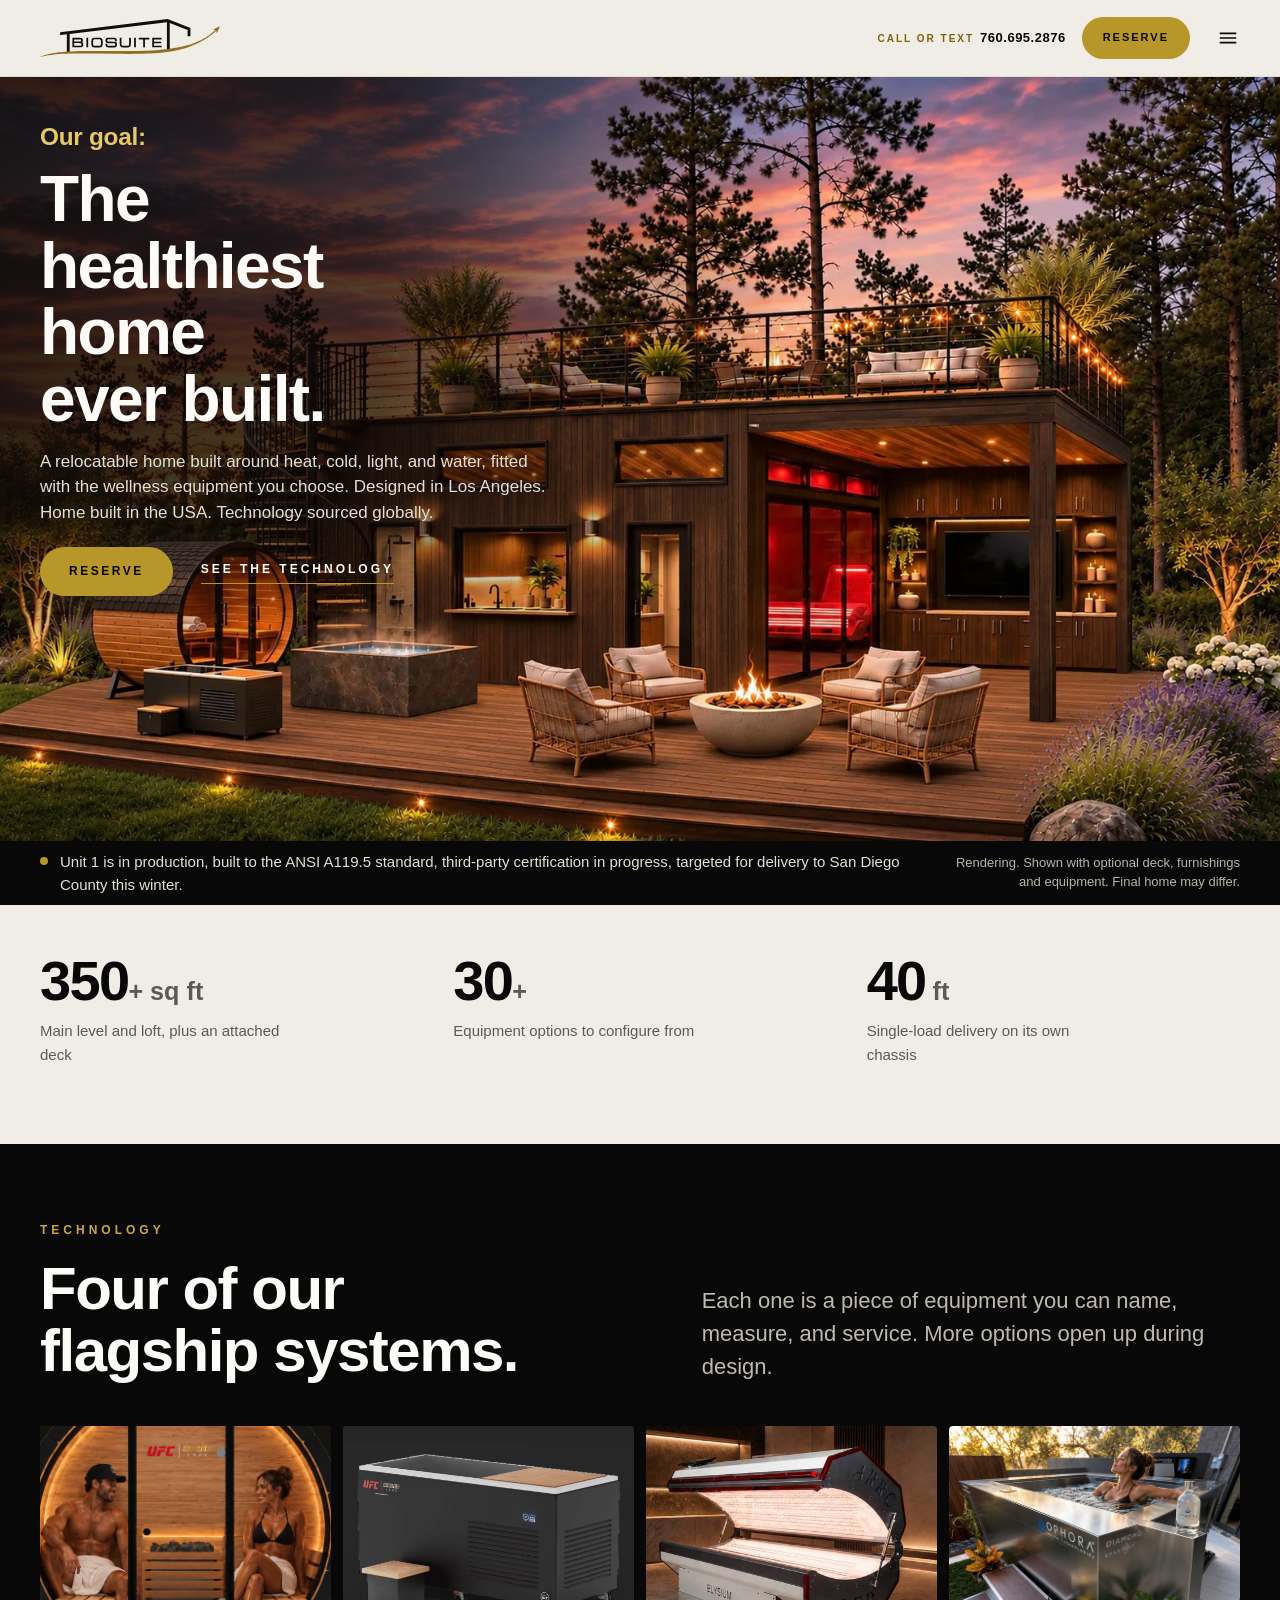
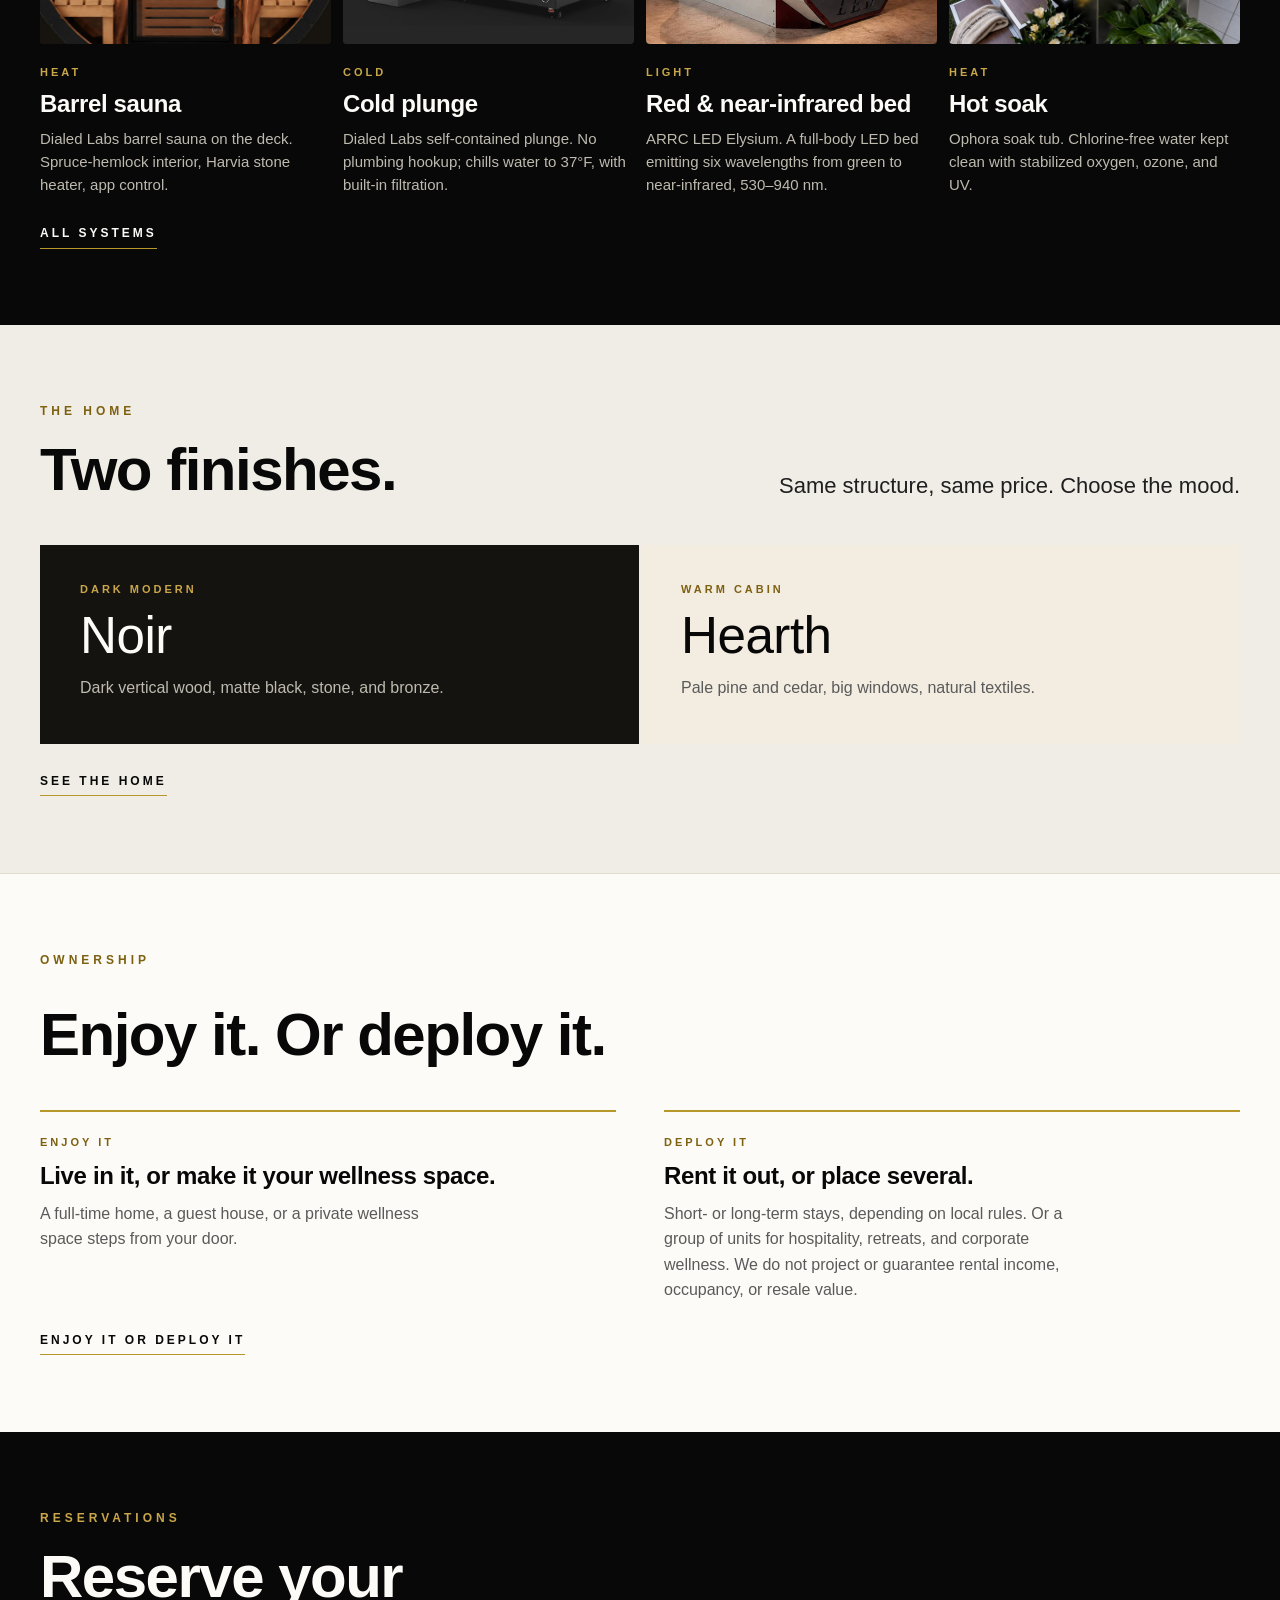
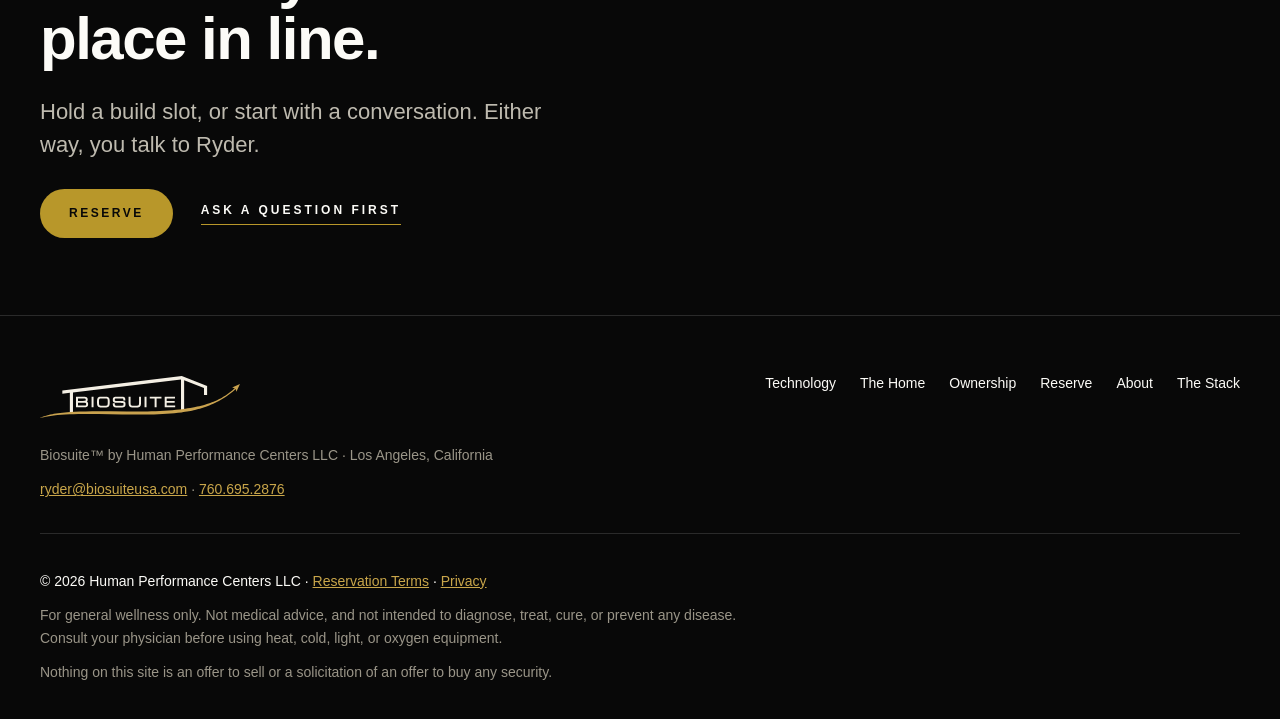
==== index.html @ f08b8ed6 "Softer reservation path: no price on buttons; inquiry form on /reserve - All site-wide CTAs read 'Re" ====
<!DOCTYPE html>
<html lang="en">
<head>
<meta charset="utf-8">
<meta name="viewport" content="width=device-width, initial-scale=1, viewport-fit=cover">
<script>
(function(){var m={"#technology":"/technology/","#architecture":"/home/","#structure":"/home/","#tiers":"/home/#configurations","#opportunity":"/ownership/","#reserve":"/reserve/","#faq":"/reserve/#faq","#inquiry":"/about/#contact"};var t=m[location.hash];if(t)location.replace(t);})();
</script>
<link rel="preload" as="image" type="image/webp" href="/img/hero-sunset-1670.webp" imagesrcset="/img/hero-sunset-900.webp 900w, /img/hero-sunset-1670.webp 1671w" imagesizes="100vw" fetchpriority="high">
<title>Biosuite — A wellness home on wheels</title>
<meta name="description" content="A relocatable 350+ sq ft home fitted with sauna, cold plunge, light, and water systems. Reservations open.">
<meta property="og:title" content="VIP View: The Healthiest Home Ever Built">
<meta property="og:description" content="A relocatable 350+ sq ft home fitted with sauna, cold plunge, light, and water systems. Reservations open.">
<meta property="og:type" content="website">
<meta property="og:url" content="https://biosuiteusa.com/">
<meta property="og:site_name" content="Biosuite">
<meta property="og:image" content="https://biosuiteusa.com/img/og-vip.jpg">
<meta property="og:image:width" content="1200">
<meta property="og:image:height" content="630">
<meta property="og:image:alt" content="Rendering of a Biosuite home at sunset with a barrel sauna, cold plunge, soak tub, and fire pit on the deck">
<meta name="twitter:card" content="summary_large_image">
<meta name="twitter:title" content="VIP View: The Healthiest Home Ever Built">
<meta name="twitter:description" content="A relocatable 350+ sq ft home fitted with sauna, cold plunge, light, and water systems. Reservations open.">
<meta name="twitter:image" content="https://biosuiteusa.com/img/og-vip.jpg">

<link rel="canonical" href="https://biosuiteusa.com/">
<link rel="icon" href="/favicon.ico" sizes="48x48">
<link rel="icon" type="image/svg+xml" href="/img/brand/biosuite-tile-gold-on-black.svg">
<link rel="apple-touch-icon" href="/apple-touch-icon.png">
<meta name="theme-color" content="#100E0C">
<link rel="stylesheet" href="/assets/site.css">
<script src="/assets/site.js" defer></script>
<noscript><style>.ph > img { opacity:1 }</style></noscript>
</head>
<body>
<a class="skip" href="#main">Skip to content</a>
<header class="site-header">
  <div class="wrap hdr">
    <a class="brand" href="/" aria-label="Biosuite home"><picture><source media="(max-width:359px)" srcset="/img/brand/biosuite-mark-two-tone-for-light.svg" width="96" height="20"><img src="/img/brand/biosuite-logo-two-tone-for-light.svg" width="180" height="38" alt=""></picture></a>
    <nav class="nav" aria-label="Main"><a href="/technology/">Technology</a><a href="/home/">The Home</a><a href="/ownership/">Ownership</a><a href="/about/">About</a></nav>
    <a class="phone" href="tel:+17606952876" aria-label="Call or text 760.695.2876"><span class="phone-label">Call or text</span>760.695.2876</a>
    <a class="btn btn-gold nav-reserve" href="/reserve/">Reserve</a>
    <button class="menu-btn" type="button" aria-expanded="false" aria-controls="menu" aria-label="Menu">
      <svg viewBox="0 0 24 24" fill="none" stroke="currentColor" stroke-width="1.8" aria-hidden="true"><path d="M3 7h18M3 12h18M3 17h18"/></svg>
    </button>
  </div>
  <nav id="menu" class="menu" aria-label="Mobile" hidden>
    <div class="wrap"><a href="/technology/">Technology</a><a href="/home/">The Home</a><a href="/ownership/">Ownership</a><a href="/about/">About</a><a class="btn btn-gold" href="/reserve/">Reserve</a></div>
  </nav>
</header>
<main id="main">
<section class="hero-full">
  <div class="hero-stage">
    <div class="hero-media">
      <img class="hero-bg" src="/img/hero-sunset-1670.webp" srcset="/img/hero-sunset-900.webp 900w, /img/hero-sunset-1670.webp 1671w" sizes="100vw" width="1671" height="941" fetchpriority="high" decoding="async" alt="Rendering of a dark-clad Biosuite home at sunset with a barrel sauna, cold plunge, soak tub, fire pit, and rooftop deck">
      <p class="hero-cap hero-cap-m">Rendering. Shown with optional deck, furnishings and equipment. Final home may differ.</p>
    </div>
    <div class="hero-shade" aria-hidden="true"></div>
    <div class="wrap hero-copy">
      <p class="goal">Our goal:</p>
      <h1>The healthiest home ever built.</h1>
      <p class="sub">A relocatable home built around heat, cold, light, and water, fitted with the wellness equipment you choose. Designed in Los Angeles. Home built in the USA. Technology sourced globally.</p>
      <div class="cta"><a class="btn btn-gold" href="/reserve/">Reserve</a><a class="link" href="/technology/">See the technology</a></div>
    </div>
  </div>
  <div class="hero-bar">
    <div class="wrap"><p class="status">Unit 1 is in production, built to the ANSI A119.5 standard, third-party certification in progress, targeted for delivery to San Diego County this winter.</p><p class="hero-cap hero-cap-d">Rendering. Shown with optional deck, furnishings and equipment. Final home may differ.</p></div>
  </div>
</section>

<section class="stats-band">
  <div class="wrap">
    <div class="stats">
      <div><div class="stat-v">350<small>+ sq ft</small></div><p class="stat-d">Main level and loft, plus an attached deck</p></div>
      <div><div class="stat-v">30<small>+</small></div><p class="stat-d">Equipment options to configure from</p></div>
      <div><div class="stat-v">40<small> ft</small></div><p class="stat-d">Single-load delivery on its own chassis</p></div>
    </div>
  </div>
</section>

<section class="dark">
  <div class="wrap">
    <div class="head split">
      <div><div class="eyebrow">Technology</div><h2>Four of our flagship systems.</h2></div>
      <p class="sub">Each one is a piece of equipment you can name, measure, and service. More options open up during design.</p>
    </div>
    <div class="cards four">
      <article class="card">
      <span class="ph" style="--lqip:url([data-uri]);--pos:center 30%"><img src="/flag-sauna.jpg" alt="Two people seated in a wood-lined barrel sauna" width="922" height="688" srcset="/img/flag-sauna-600.jpg 600w, /flag-sauna.jpg 922w" sizes="(min-width:1000px) 300px, (min-width:600px) 50vw, 100vw" loading="lazy" decoding="async" style="object-position:center 30%"></span>
      <div class="cat">Heat</div>
      <h3>Barrel sauna</h3>
      <p>Dialed Labs barrel sauna on the deck. Spruce-hemlock interior, Harvia stone heater, app control.</p>
    </article><article class="card">
      <span class="ph" style="--lqip:url([data-uri]);--pos:center"><img src="/img/flag-plunge-dark.jpg" alt="Black Dialed Labs cold plunge tub with a wooden lid and step" width="576" height="360" loading="lazy" decoding="async" style="object-position:center;object-fit:contain;background:#262626"></span>
      <div class="cat">Cold</div>
      <h3>Cold plunge</h3>
      <p>Dialed Labs self-contained plunge. No plumbing hookup; chills water to 37&deg;F, with built-in filtration.</p>
    </article><article class="card">
      <span class="ph" style="--lqip:url([data-uri]);--pos:center 55%"><img src="/flag-red-light.jpg" alt="ARRC LED Elysium full-body light bed, lid open" width="1000" height="618" srcset="/img/flag-red-light-600.jpg 600w, /flag-red-light.jpg 1000w" sizes="(min-width:1000px) 300px, (min-width:600px) 50vw, 100vw" loading="lazy" decoding="async" style="object-position:center 55%"></span>
      <div class="cat">Light</div>
      <h3>Red &amp; near-infrared bed</h3>
      <p>ARRC LED Elysium. A full-body LED bed emitting six wavelengths from green to near-infrared, 530&ndash;940&nbsp;nm.</p>
    </article><article class="card">
      <span class="ph" style="--lqip:url([data-uri]);--pos:center 12%"><img src="/flag-soak.jpg" alt="Stainless Ophora soak tub on a deck at sunset" width="1000" height="1000" srcset="/img/flag-soak-600.jpg 600w, /flag-soak.jpg 1000w" sizes="(min-width:1000px) 300px, (min-width:600px) 50vw, 100vw" loading="lazy" decoding="async" style="object-position:center 12%"></span>
      <div class="cat">Heat</div>
      <h3>Hot soak</h3>
      <p>Ophora soak tub. Chlorine-free water kept clean with stabilized oxygen, ozone, and UV.</p>
    </article>
    </div>
    <div class="cta"><a class="link" href="/technology/">All systems</a></div>
  </div>
</section>

<section>
  <div class="wrap">
    <div class="head split">
      <div><div class="eyebrow">The Home</div><h2>Two finishes.</h2></div>
      <p class="sub">Same structure, same price. Choose the mood.</p>
    </div>
    <div class="finishes">
      <div class="finish noir">
        <div class="finish-body"><div class="cat">Dark modern</div><div class="finish-name">Noir</div><p>Dark vertical wood, matte black, stone, and bronze.</p></div>
      </div>
      <div class="finish hearth">
        <div class="finish-body"><div class="cat">Warm cabin</div><div class="finish-name">Hearth</div><p>Pale pine and cedar, big windows, natural textiles.</p></div>
      </div>
    </div>
    <div class="cta"><a class="link" href="/home/">See the home</a></div>
  </div>
</section>

<section class="paper rule-top">
  <div class="wrap">
    <div class="head"><div class="eyebrow">Ownership</div><h2>Enjoy it. Or deploy it.</h2></div>
    <div class="cols two">
      <div class="col"><div class="cat">Enjoy it</div><h3>Live in it, or make it your wellness space.</h3><p>A full-time home, a guest house, or a private wellness space steps from your door.</p></div>
      <div class="col"><div class="cat">Deploy it</div><h3>Rent it out, or place several.</h3><p>Short- or long-term stays, depending on local rules. Or a group of units for hospitality, retreats, and corporate wellness. We do not project or guarantee rental income, occupancy, or resale value.</p></div>
    </div>
    <div class="cta"><a class="link" href="/ownership/">Enjoy it or deploy it</a></div>
  </div>
</section>

<section class="dark band">
  <div class="wrap">
    <div class="eyebrow">Reservations</div>
    <h2>Reserve your place in line.</h2>
    <p class="sub">Hold a build slot, or start with a conversation. Either way, you talk to Ryder.</p>
    <div class="cta"><a class="btn btn-gold" href="/reserve/">Reserve</a><a class="link" href="/reserve/#inquire">Ask a question first</a></div>
  </div>
</section>
</main>
<footer class="site-footer">
  <div class="wrap">
    <div class="foot-top">
      <div>
        <a class="foot-brand" href="/" aria-label="Biosuite home"><img src="/img/brand/biosuite-logo-two-tone-for-dark.svg" width="200" height="42" alt=""></a>
        <p>Biosuite&trade; by Human Performance Centers LLC &middot; Los Angeles, California</p>
        <p><a href="mailto:ryder@biosuiteusa.com">ryder@biosuiteusa.com</a> &middot; <a href="tel:+17606952876">760.695.2876</a></p>
      </div>
      <nav class="foot-nav" aria-label="Footer">
        <a href="/technology/">Technology</a><a href="/home/">The Home</a><a href="/ownership/">Ownership</a><a href="/reserve/">Reserve</a><a href="/about/">About</a><a href="/store/">The Stack</a>
      </nav>
    </div>
    <div class="foot-legal">
      <p class="copyright">&copy; 2026 Human Performance Centers LLC &middot; <a href="/reservation-terms/">Reservation Terms</a> &middot; <a href="/privacy/">Privacy</a></p>
      <p>For general wellness only. Not medical advice, and not intended to diagnose, treat, cure, or prevent any disease. Consult your physician before using heat, cold, light, or oxygen equipment.</p>
      <p>Nothing on this site is an offer to sell or a solicitation of an offer to buy any security.</p>
    </div>
  </div>
</footer>
</body>
</html>
---- assets/site.css ----
/* Biosuite — shared styles. Brand tokens carried over from the original single page. */
:root {
  --gold:#B8972A; --gold-soft:#C9A64A; --gold-light:#E8C766;
  --gold-ink:#7D6010;            /* gold for small text on light backgrounds (5:1 contrast) */
  --dark:#080808; --charcoal:#1F1F1F; --grey:#5A5A5A;
  --rule:#E2DCCD; --offwhite:#F0EDE6; --paper:#FCFBF7;
  --on-dark:#BEBAAF; --on-dark-dim:#9A9588; --dark-rule:#2A2A2A;
  --font:-apple-system, BlinkMacSystemFont, "Helvetica Neue", Helvetica, Arial, sans-serif;
  --gutter:16px;
  --wrap:1280px;
  --space:clamp(44px, 6vw, 80px);
  color-scheme: light;
}
@media (min-width:720px) { :root { --gutter:40px; } }

*,*::before,*::after { box-sizing:border-box; }
* { margin:0; padding:0; }
html { -webkit-text-size-adjust:100%; scroll-padding-top:96px; }
@media (prefers-reduced-motion:no-preference) { html { scroll-behavior:smooth; } }
body { font-family:var(--font); background:var(--offwhite); color:var(--dark); font-size:17px; line-height:1.6; -webkit-font-smoothing:antialiased; overflow-x:hidden; }
img { display:block; max-width:100%; height:auto; }
a { color:inherit; }
:focus-visible { outline:2px solid var(--gold); outline-offset:3px; }

.skip { position:absolute; left:-999px; top:8px; z-index:200; background:var(--dark); color:var(--paper); padding:10px 16px; border-radius:6px; }
.skip:focus { left:8px; }

.wrap { max-width:var(--wrap); margin:0 auto; padding:0 var(--gutter); }
.narrow { max-width:760px; }

/* Type */
.eyebrow { font-size:12px; font-weight:700; letter-spacing:4px; text-transform:uppercase; color:var(--gold-ink); margin-bottom:18px; }
.dark .eyebrow { color:var(--gold-soft); }
h1,h2,h3 { font-weight:700; letter-spacing:-0.025em; line-height:1.04; text-wrap:balance; }
h1 { font-size:clamp(40px, 7.4vw, 92px); }
h2 { font-size:clamp(32px, 4.8vw, 60px); }
h3 { font-size:clamp(20px, 2vw, 24px); letter-spacing:-0.015em; line-height:1.2; }
.sub { font-size:clamp(18px, 1.9vw, 22px); line-height:1.5; color:var(--charcoal); max-width:44ch; margin-top:24px; }
.dark .sub { color:var(--on-dark); }
.prose p { max-width:68ch; margin-top:16px; color:var(--charcoal); }
.prose p:first-child { margin-top:0; }
.dark .prose p { color:var(--on-dark); }
.muted { color:var(--grey); }
.small { font-size:14px; line-height:1.6; }
.link { font-size:12px; font-weight:700; letter-spacing:3px; text-transform:uppercase; text-decoration:none; border-bottom:1px solid var(--gold); padding-bottom:4px; display:inline-block; }
.link:hover { color:var(--gold-ink); }
.dark .link:hover { color:var(--gold-light); }
.hair { width:44px; height:2px; background:var(--gold); border:0; margin:28px 0; }

/* Buttons */
.btn { display:inline-flex; align-items:center; justify-content:center; min-height:48px; padding:14px 28px; border-radius:999px; font-family:var(--font); font-size:12px; font-weight:700; letter-spacing:2.5px; text-transform:uppercase; text-decoration:none; border:1px solid transparent; cursor:pointer; transition:background .2s, color .2s, border-color .2s; }
.btn-gold { background:var(--gold); color:var(--dark); }
.btn-gold:hover { background:var(--gold-light); }
.btn-dark { background:var(--dark); color:var(--paper); }
.btn-dark:hover { background:var(--charcoal); }
.btn.is-disabled { background:#3a3833; color:#8d887c; cursor:not-allowed; }
.cta { margin-top:28px; display:flex; flex-wrap:wrap; gap:16px 28px; align-items:center; }

/* Header */
.site-header { position:sticky; top:0; z-index:100; background:rgba(240,237,230,.94); -webkit-backdrop-filter:saturate(180%) blur(16px); backdrop-filter:saturate(180%) blur(16px); border-bottom:1px solid var(--rule); }
.hdr { display:flex; align-items:center; gap:16px; height:76px; }
.brand { display:flex; align-items:center; gap:10px; text-decoration:none; margin-right:auto; }
/* Logo: 180px = brand-standard minimum for the logo with the word; header height leaves ½H clear space above and below */
.brand img { display:block; width:180px; height:auto; flex:0 0 auto; }
/* Under 360px there is no room for the 180px minimum: brand ladder says use the mark (min 90px) */
@media (max-width:359px) { .brand img { width:96px; } }
.nav { display:none; gap:28px; }
.nav a { white-space:nowrap; font-size:12px; font-weight:600; letter-spacing:2px; text-transform:uppercase; text-decoration:none; color:var(--grey); padding:8px 0; border-bottom:1px solid transparent; }
.nav a:hover { color:var(--dark); }
.nav a[aria-current="page"] { color:var(--dark); border-bottom-color:var(--gold); }
.phone { font-size:13px; font-weight:700; letter-spacing:.5px; text-decoration:none; white-space:nowrap; padding:9px 14px; border:1px solid var(--gold); border-radius:999px; }
.phone-label { display:none; font-size:10px; letter-spacing:2px; text-transform:uppercase; color:var(--gold-ink); margin-right:6px; }
.nav-reserve { display:none; min-height:42px; padding:10px 20px; font-size:11px; letter-spacing:2px; white-space:nowrap; }
.menu-btn { display:inline-flex; align-items:center; justify-content:center; width:44px; height:44px; margin-right:-10px; background:none; border:0; cursor:pointer; color:var(--dark); }
.menu-btn svg { width:22px; height:22px; }
.menu { border-top:1px solid var(--rule); background:var(--offwhite); }
.menu[hidden] { display:none; }
.menu .wrap { display:flex; flex-direction:column; padding-top:8px; padding-bottom:24px; }
.menu a:not(.btn) { font-size:20px; font-weight:600; text-decoration:none; padding:14px 0; border-bottom:1px solid var(--rule); }
.menu a[aria-current="page"] { color:var(--gold-ink); }
.menu .btn { margin-top:24px; }
@media (max-width:399px) { .hdr { gap:10px; } .phone { font-size:12px; padding:8px 11px; } }
@media (min-width:880px) { .phone-label { display:inline; } }
@media (min-width:720px) { .nav-reserve { display:inline-flex; } .phone { border:0; padding:8px 0; } .menu .btn { display:none; } }
@media (min-width:1300px) { .nav { display:flex; } .menu-btn, .menu { display:none !important; } .hdr { gap:32px; height:80px; } }

/* Sections */
section { padding:var(--space) 0; }
.page-hero { padding:clamp(40px, 6vw, 80px) 0 clamp(28px, 4vw, 48px); }
.dark { background:var(--dark); color:var(--paper); }
.paper { background:var(--paper); }
.rule-top { border-top:1px solid var(--rule); }
.head { display:grid; gap:16px; margin-bottom:clamp(28px, 3.4vw, 44px); }
@media (min-width:900px) { .head.split { grid-template-columns:1fr 1fr; align-items:end; gap:48px; } .head.split .sub { margin-top:0; justify-self:end; } }

/* Home hero */
.hero-full { position:relative; padding:0; background:var(--dark); color:var(--paper); }
.hero-stage { position:relative; }
.hero-media { position:relative; background:#694433; }
.hero-bg { width:100%; aspect-ratio:1671/941; object-fit:cover; background:#694433; }
.hero-shade { display:none; }
.hero-cap { font-size:13px; line-height:1.45; color:#B9B4A8; margin:0; }
.hero-cap-m { background:var(--dark); padding:8px var(--gutter) 0; }
.hero-cap-d { display:none; }
.hero-copy { position:relative; padding-top:24px; padding-bottom:4px; }
.hero-full h1 { font-size:clamp(44px, 5vw, 72px); max-width:11ch; color:var(--paper); }
.goal { font-size:clamp(20px, 1.9vw, 26px); font-weight:600; letter-spacing:-0.01em; color:var(--gold-light); margin-bottom:10px; }
.hero-full .eyebrow { color:var(--gold-soft); }
.hero-full .sub { color:#E4DFD3; margin-top:16px; }
.hero-full .link { color:var(--paper); }
.hero-full .link:hover { color:var(--gold-light); }
.hero-bar { padding:20px 0 40px; }
.hero-full .status { color:#E4DFD3; margin-top:0; }
@media (min-width:900px) {
  .hero-stage { height:clamp(560px, calc(100svh - 72px - 64px), 820px); overflow:hidden; }
  .hero-media { position:absolute; inset:0; }
  .hero-bg { position:absolute; inset:0; height:100%; aspect-ratio:auto; object-position:center 40%; }
  .hero-cap-m { display:none; }
  /* left-to-right shade, faded out toward the bottom so the deck, sauna, plunge and fire pit stay clear */
  .hero-shade { display:block; position:absolute; inset:0;
    background:linear-gradient(90deg, rgba(12,8,6,.86) 0%, rgba(12,8,6,.70) 30%, rgba(12,8,6,.25) 48%, rgba(12,8,6,0) 62%);
    -webkit-mask-image:linear-gradient(180deg, #000 0%, #000 55%, transparent 75%); mask-image:linear-gradient(180deg, #000 0%, #000 55%, transparent 75%); }
  .hero-copy { padding-top:clamp(28px, 4.5vh, 48px); }
  .hero-copy > * { max-width:520px; }
  .hero-copy > .cta { max-width:none; }
  .hero-full .sub { font-size:17px; }
  .hero-full .cta { margin-top:22px; }
  .hero-bar { padding:0; }
  .hero-bar .wrap { display:flex; justify-content:space-between; align-items:center; gap:32px; min-height:64px; }
  .hero-bar .status { font-size:15px; max-width:none; }
  .hero-cap-d { display:block; text-align:right; max-width:42ch; }
}
.stats-band { padding:clamp(32px, 4vw, 48px) 0 var(--space); }
.status { display:flex; gap:12px; align-items:flex-start; margin-top:24px; font-size:16px; line-height:1.55; color:var(--charcoal); max-width:62ch; }
.status::before { content:""; flex:0 0 8px; height:8px; margin-top:7px; border-radius:50%; background:var(--gold); }

/* Lazy image placeholders: blurred low-res image, real image fades in */
.ph { display:block; position:relative; overflow:hidden; border-radius:4px; background:#1a1a1a; }
.ph::before { content:""; position:absolute; inset:0; background:var(--lqip) var(--pos, center)/cover no-repeat; filter:blur(14px); transform:scale(1.15); }
.ph > img { position:relative; opacity:0; transition:opacity .6s ease; }
.ph.loaded > img { opacity:1; }
.finish .ph, .photo-band .ph { border-radius:0; }
@media (prefers-reduced-motion:reduce) { .ph > img { transition:none; } }

/* Stats */
.stats { display:grid; gap:28px; }
@media (max-width:719px) { .stats { gap:20px; } .stat-v { font-size:32px; } .stat-d { margin-top:6px; } }
@media (min-width:720px) { .stats { grid-template-columns:repeat(3,1fr); gap:40px; } }
.stat-v { font-size:clamp(36px, 4.4vw, 56px); font-weight:700; letter-spacing:-0.03em; line-height:1; }
.stat-v small { font-size:.45em; color:var(--grey); letter-spacing:0; font-weight:600; }
.stat-d { margin-top:10px; font-size:15px; color:var(--grey); max-width:30ch; }

/* Cards (systems) */
.cards { display:grid; gap:48px 32px; }
.cards.four { grid-template-columns:1fr 1fr; gap:32px 12px; }
@media (max-width:599px) { .cards.four p { display:none; } .cards.four h3 { font-size:17px; } .cards.four .cat { margin-top:12px; } }
@media (min-width:600px) { .cards { grid-template-columns:1fr 1fr; } }
@media (min-width:1000px) { .cards.four { grid-template-columns:repeat(4,1fr); } .cards.three { grid-template-columns:repeat(3,1fr); } }
.card img { width:100%; aspect-ratio:4/3; object-fit:cover; border-radius:4px; background:#1a1a1a; }
.card .cat { margin-top:20px; font-size:11px; font-weight:700; letter-spacing:3px; text-transform:uppercase; color:var(--gold-ink); }
.dark .card .cat { color:var(--gold-soft); }
.card h3 { margin-top:8px; }
.card p { margin-top:8px; font-size:15px; line-height:1.55; color:var(--grey); }
.dark .card p { color:var(--on-dark); }

/* Two finishes */
.finishes { display:grid; gap:2px; }
@media (min-width:760px) { .finishes { grid-template-columns:1fr 1fr; } }
.finish { display:flex; flex-direction:column; }
.finish img { width:100%; aspect-ratio:3/2; object-fit:cover; }
.finish-body { flex:1; }
.finish-body { padding:28px 24px 36px; }
@media (min-width:760px) { .finish-body { padding:36px 40px 44px; } }
.finish.noir .finish-body { background:#151310; color:var(--paper); }
.finish.hearth .finish-body { background:#F2ECE1; }
.finish .cat { font-size:11px; font-weight:700; letter-spacing:3px; text-transform:uppercase; color:var(--gold-ink); }
.finish.noir .cat { color:var(--gold-soft); }
.finish-name { font-size:clamp(36px, 4vw, 52px); font-weight:300; letter-spacing:-0.01em; line-height:1.05; margin-top:10px; }
.finish p { margin-top:12px; font-size:16px; color:var(--grey); max-width:42ch; }
.finish p.cap { margin-top:16px; font-size:14px; font-style:italic; color:#5E5A50; }
.finish.noir p { color:var(--on-dark); }

/* Columns of short items */
.cols { display:grid; gap:40px; }
@media (min-width:760px) { .cols { grid-template-columns:repeat(3,1fr); gap:48px; } .cols.two { grid-template-columns:1fr 1fr; } }
.col { padding-top:22px; border-top:2px solid var(--gold); }
.col .cat { font-size:11px; font-weight:700; letter-spacing:3px; text-transform:uppercase; color:var(--gold-ink); margin-bottom:10px; }
.dark .col .cat { color:var(--gold-soft); }
.col p { margin-top:10px; font-size:16px; color:var(--grey); max-width:46ch; }
.dark .col p { color:var(--on-dark); }
.col ul { margin-top:12px; list-style:none; }
.col li { font-size:16px; color:var(--grey); padding:6px 0 6px 20px; position:relative; }
.col li::before { content:"—"; position:absolute; left:0; color:var(--gold); }
.dark .col li { color:var(--on-dark); }

/* Full-bleed photo band */
.photo-band img { width:100%; aspect-ratio:16/9; object-fit:cover; }
@media (min-width:900px) { .photo-band img { aspect-ratio:21/9; } }
.caption { font-size:14px; color:var(--grey); margin-top:10px; }

/* Photo grid */
.pgrid { display:grid; grid-template-columns:1fr 1fr; gap:8px; }
@media (min-width:900px) { .pgrid { grid-template-columns:repeat(4,1fr); gap:12px; } }
.pgrid img { width:100%; aspect-ratio:3/4; object-fit:cover; border-radius:4px; }

/* Two renderings shown whole, side by side at equal height */
.pair { display:flex; flex-direction:column; gap:8px; }
.pair figure { margin:0; }
.pair img { width:100%; height:auto; border-radius:4px; }
@media (min-width:760px) { .pair { flex-direction:row; gap:12px; } .pair figure { flex-basis:0; flex-shrink:1; min-width:0; } }

/* Spec list */
.specs { display:grid; border-top:1px solid var(--rule); }
@media (min-width:760px) { .specs { grid-template-columns:1fr 1fr; column-gap:48px; } }
.spec { display:grid; grid-template-columns:120px 1fr; gap:16px; padding:16px 0; border-bottom:1px solid var(--rule); font-size:16px; }
.spec dt { font-size:11px; font-weight:700; letter-spacing:2.5px; text-transform:uppercase; color:var(--gold-ink); padding-top:3px; }
.spec dd { color:var(--charcoal); }

/* Tiers */
.tiers { display:grid; gap:20px; }
@media (min-width:900px) { .tiers { grid-template-columns:repeat(3,1fr); } }
.tier { padding:32px 28px; background:var(--paper); border:1px solid var(--rule); border-radius:6px; }
.tier .cat { font-size:11px; font-weight:700; letter-spacing:3px; text-transform:uppercase; color:var(--gold-ink); }
.tier h3 { font-size:26px; margin-top:10px; }
.tier .price { margin-top:6px; font-size:15px; color:var(--grey); }
.tier ul { list-style:none; margin-top:20px; border-top:1px solid var(--rule); padding-top:12px; }
.tier li { font-size:15px; color:var(--charcoal); padding:5px 0 5px 20px; position:relative; }
.tier li::before { content:"—"; position:absolute; left:0; color:var(--gold); }
.tier li.grp { font-weight:700; }

/* Steps */
.steps { display:grid; gap:28px; counter-reset:step; list-style:none; }
@media (min-width:640px) { .steps { grid-template-columns:1fr 1fr; } }
@media (min-width:1000px) { .steps { grid-template-columns:repeat(5,1fr); gap:24px; } }
.steps li { padding-top:14px; border-top:2px solid var(--gold); }
.steps .n { font-size:11px; font-weight:700; letter-spacing:3px; color:var(--gold-ink); }
.steps h3 { font-size:18px; margin-top:6px; }
.steps p { margin-top:6px; font-size:15px; color:var(--grey); }

/* Brand list */
.brands { font-size:clamp(17px, 2vw, 24px); line-height:1.9; color:var(--dark); max-width:1000px; }
.brands span { white-space:nowrap; }
.brands span:not(:last-child)::after { content:"·"; color:var(--gold); margin:0 12px; }

/* Callout */
.note { padding:22px 24px; border-left:3px solid var(--gold); background:rgba(184,151,42,.08); border-radius:3px; font-size:16px; color:var(--charcoal); max-width:68ch; }
.dark .note { color:var(--on-dark); }

/* Reserve page */
.lists { display:grid; gap:48px; }
@media (min-width:860px) { .lists { grid-template-columns:1fr 1fr; gap:64px; } }
.lists h2 { font-size:clamp(24px, 2.6vw, 32px); margin-bottom:16px; }
.check { list-style:none; }
.check li { padding:12px 0 12px 32px; position:relative; border-top:1px solid var(--rule); color:var(--charcoal); }
.check li::before { content:""; position:absolute; left:2px; top:20px; width:12px; height:7px; border-left:2px solid var(--gold); border-bottom:2px solid var(--gold); transform:rotate(-45deg); }
.fine p { font-size:14px; line-height:1.65; color:var(--grey); max-width:76ch; margin-top:12px; }
.reserve-box { background:var(--dark); color:var(--paper); border-radius:6px; padding:36px 24px; max-width:640px; }
@media (min-width:720px) { .reserve-box { padding:48px; } }
.reserve-box .amt { font-size:clamp(48px, 6vw, 72px); font-weight:700; letter-spacing:-0.03em; line-height:1; }
.reserve-box .amt-d { margin-top:10px; color:var(--on-dark); }
.agree { display:flex; gap:14px; align-items:flex-start; margin-top:32px; padding:16px 18px; border:1px solid #3a3833; border-radius:6px; cursor:pointer; font-size:16px; }
.agree input { width:22px; height:22px; flex:0 0 22px; margin-top:1px; accent-color:var(--gold); cursor:pointer; }
.agree a { color:var(--gold-light); }
.reserve-box .btn { margin-top:20px; width:100%; }
.hint { margin-top:12px; font-size:14px; color:var(--on-dark-dim); }

.reserve-top { display:grid; gap:32px; }
@media (min-width:900px) { .reserve-top { grid-template-columns:1fr minmax(380px, 520px); gap:64px; align-items:start; } }
.reserve-top h1 { font-size:clamp(40px, 5.6vw, 76px); }
.fine h2 { font-size:clamp(24px, 2.6vw, 32px); margin-bottom:4px; }

/* FAQ */
.faq { max-width:860px; border-top:1px solid var(--rule); }
.faq details { border-bottom:1px solid var(--rule); }
.faq summary { list-style:none; cursor:pointer; padding:22px 44px 22px 0; position:relative; font-size:18px; font-weight:600; line-height:1.4; }
.faq summary::-webkit-details-marker { display:none; }
.faq summary::after { content:""; position:absolute; right:8px; top:50%; width:10px; height:10px; margin-top:-7px; border-right:2px solid var(--gold); border-bottom:2px solid var(--gold); transform:rotate(45deg); transition:transform .2s; }
.faq details[open] summary::after { transform:rotate(-135deg); margin-top:-2px; }
.faq .a { padding:0 0 24px; }
.faq .a p { font-size:16px; color:var(--charcoal); max-width:70ch; margin-top:12px; }
.faq .a p:first-child { margin-top:0; }

/* Founder */
.founder { display:grid; gap:40px; }
@media (min-width:860px) { .founder { grid-template-columns:minmax(260px, 380px) 1fr; gap:72px; align-items:start; } }
.founder-photo { width:100%; aspect-ratio:4/5; object-fit:cover; object-position:center 20%; border-radius:4px; max-width:380px; }
.measure { margin-top:40px; padding-top:24px; border-top:1px solid var(--rule); }
.measure-row { display:flex; gap:48px; flex-wrap:wrap; }
.measure .v { font-size:36px; font-weight:300; color:var(--dark); line-height:1; }
.measure .d { margin-top:6px; font-size:14px; color:var(--grey); }
.measure .label { margin-top:16px; font-size:14px; color:var(--grey); font-style:italic; }

/* Contact + form */
.contact { display:grid; gap:48px; }
@media (min-width:900px) { .contact { grid-template-columns:1fr 1.2fr; gap:80px; } }
.direct-num { display:inline-block; margin-top:12px; font-size:clamp(28px, 3.4vw, 40px); font-weight:700; text-decoration:none; color:var(--paper); }
.direct-num:hover { color:var(--gold-light); }
.direct-actions { display:flex; gap:10px; margin-top:16px; }
.direct-actions a { min-height:44px; display:inline-flex; align-items:center; padding:0 22px; border-radius:999px; border:1px solid var(--gold); color:var(--gold-soft); font-size:11px; font-weight:700; letter-spacing:3px; text-transform:uppercase; text-decoration:none; }
.direct-actions a:hover { background:var(--gold); color:var(--dark); }
.form label { display:block; font-size:11px; font-weight:700; letter-spacing:3px; text-transform:uppercase; color:var(--gold-soft); margin-bottom:6px; }
.form input, .form select, .form textarea { width:100%; font:inherit; font-size:16px; padding:12px 0; background:transparent; border:0; border-bottom:1px solid #4a4a4a; color:var(--paper); margin-bottom:26px; border-radius:0; }
.form input:focus, .form select:focus, .form textarea:focus { outline:none; border-bottom-color:var(--gold); }
.form input::placeholder, .form textarea::placeholder { color:#77736a; }
.form select option { background:var(--dark); color:var(--paper); }
.form textarea { resize:vertical; min-height:96px; }
.form-legal { margin-top:16px; font-size:14px; color:var(--on-dark-dim); }
.form-legal a { color:var(--gold-soft); }
.success { margin-top:24px; padding:22px 24px; border-left:3px solid var(--gold); background:rgba(184,151,42,.1); color:var(--paper); }
.success a { color:var(--gold-soft); }

/* Legal pages */
.legal { max-width:760px; }
.legal h2 { font-size:clamp(20px, 2.2vw, 26px); margin-top:48px; letter-spacing:-0.015em; line-height:1.25; }
.legal p, .legal li { font-size:16px; color:var(--charcoal); margin-top:12px; max-width:70ch; }
.legal ul { padding-left:20px; }
.legal a { color:var(--gold-ink); }
.updated { font-size:14px; color:var(--grey); margin-top:16px; }

/* Closing reserve band */
.band { text-align:left; }
.band h2 { max-width:16ch; }

/* Footer */
.site-footer { background:var(--dark); color:var(--on-dark-dim); padding:56px 0 36px; font-size:14px; border-top:1px solid var(--dark-rule); }
.foot-top { display:grid; gap:32px; padding-bottom:32px; border-bottom:1px solid var(--dark-rule); }
@media (min-width:860px) { .foot-top { grid-template-columns:1fr auto; align-items:start; } }
.foot-brand { display:inline-block; padding:4px 0 8px; }
.foot-brand img { display:block; width:200px; height:auto; }
.foot-nav { display:flex; flex-wrap:wrap; gap:8px 24px; }
.site-footer .foot-nav a { color:var(--paper); text-decoration:none; font-size:14px; }
.site-footer .foot-nav a:hover { color:var(--gold-light); }
.site-footer p { margin-top:12px; max-width:90ch; line-height:1.6; }
.site-footer a { color:var(--gold-soft); }
.foot-legal { padding-top:24px; }
.copyright { color:var(--paper); }

.check.two-col { max-width:900px; }
@media (min-width:760px) { .check.two-col { columns:2; column-gap:48px; } .check.two-col li { break-inside:avoid; } }
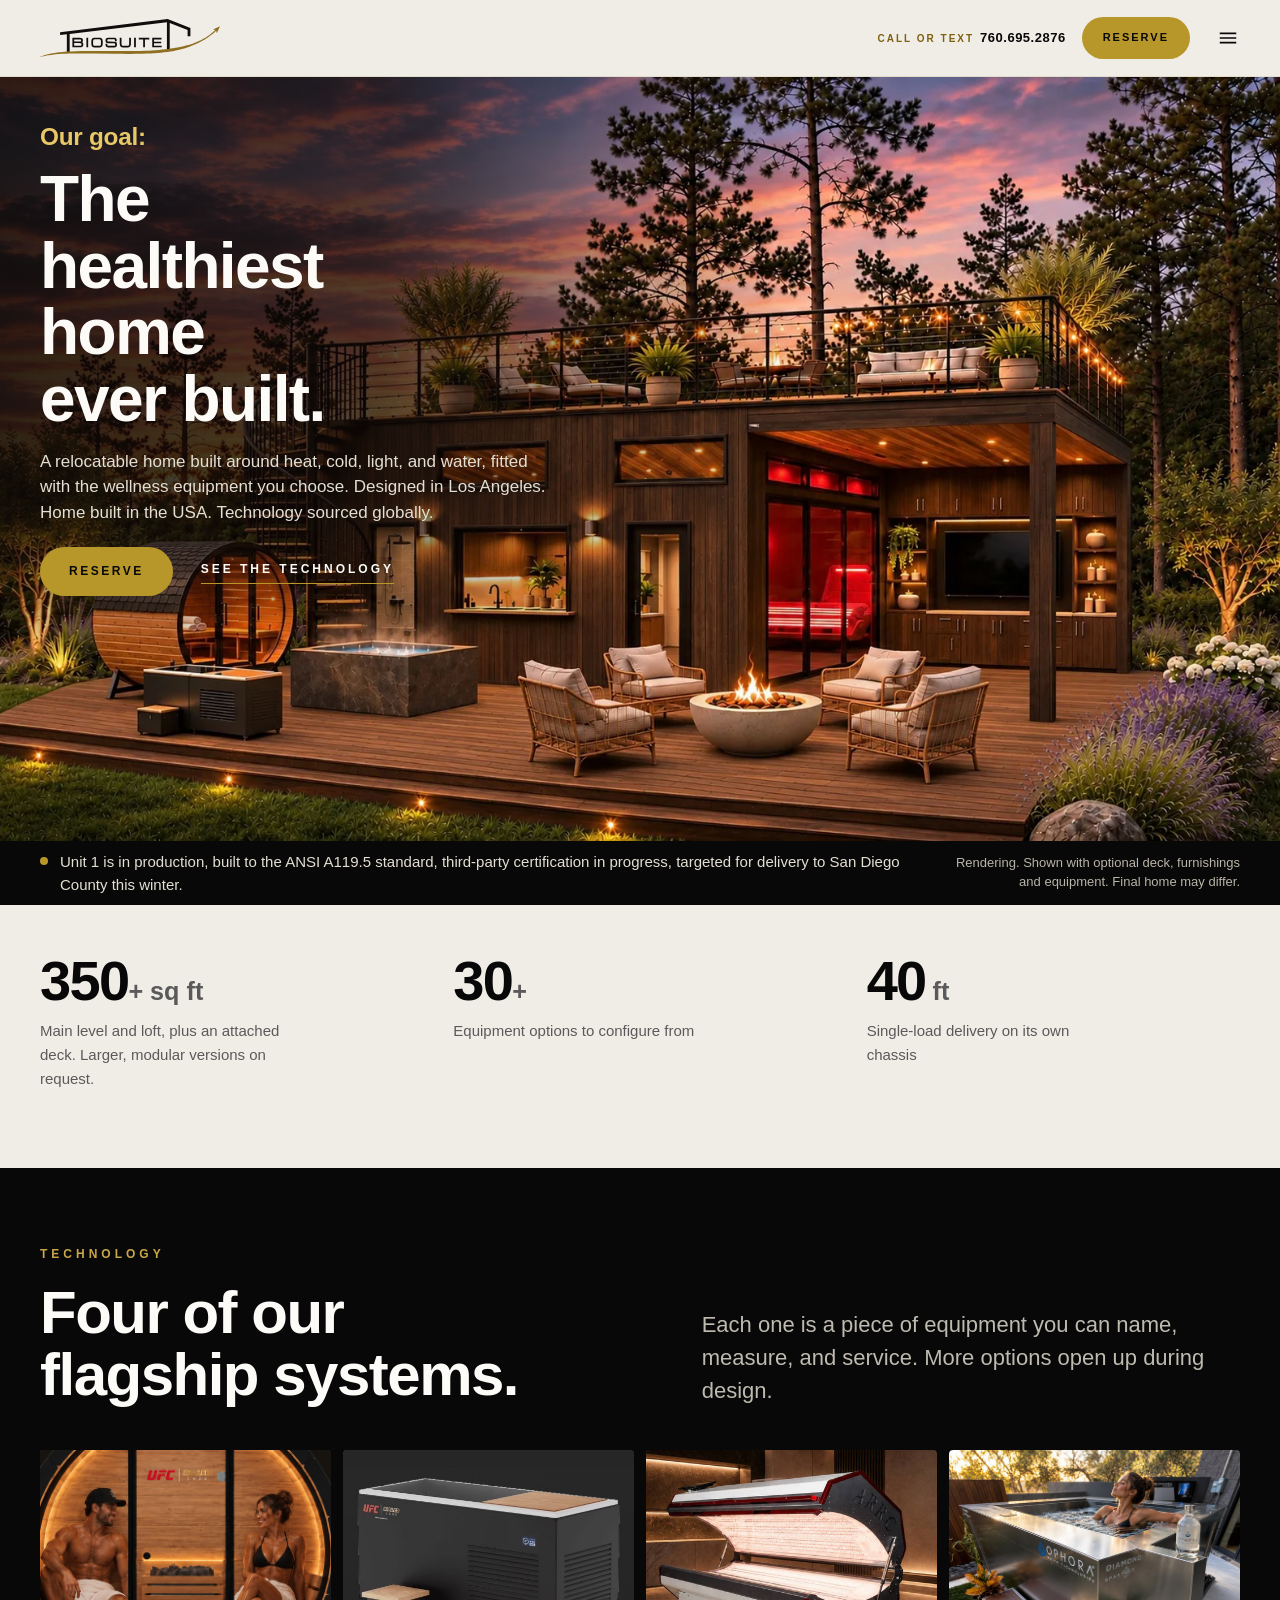
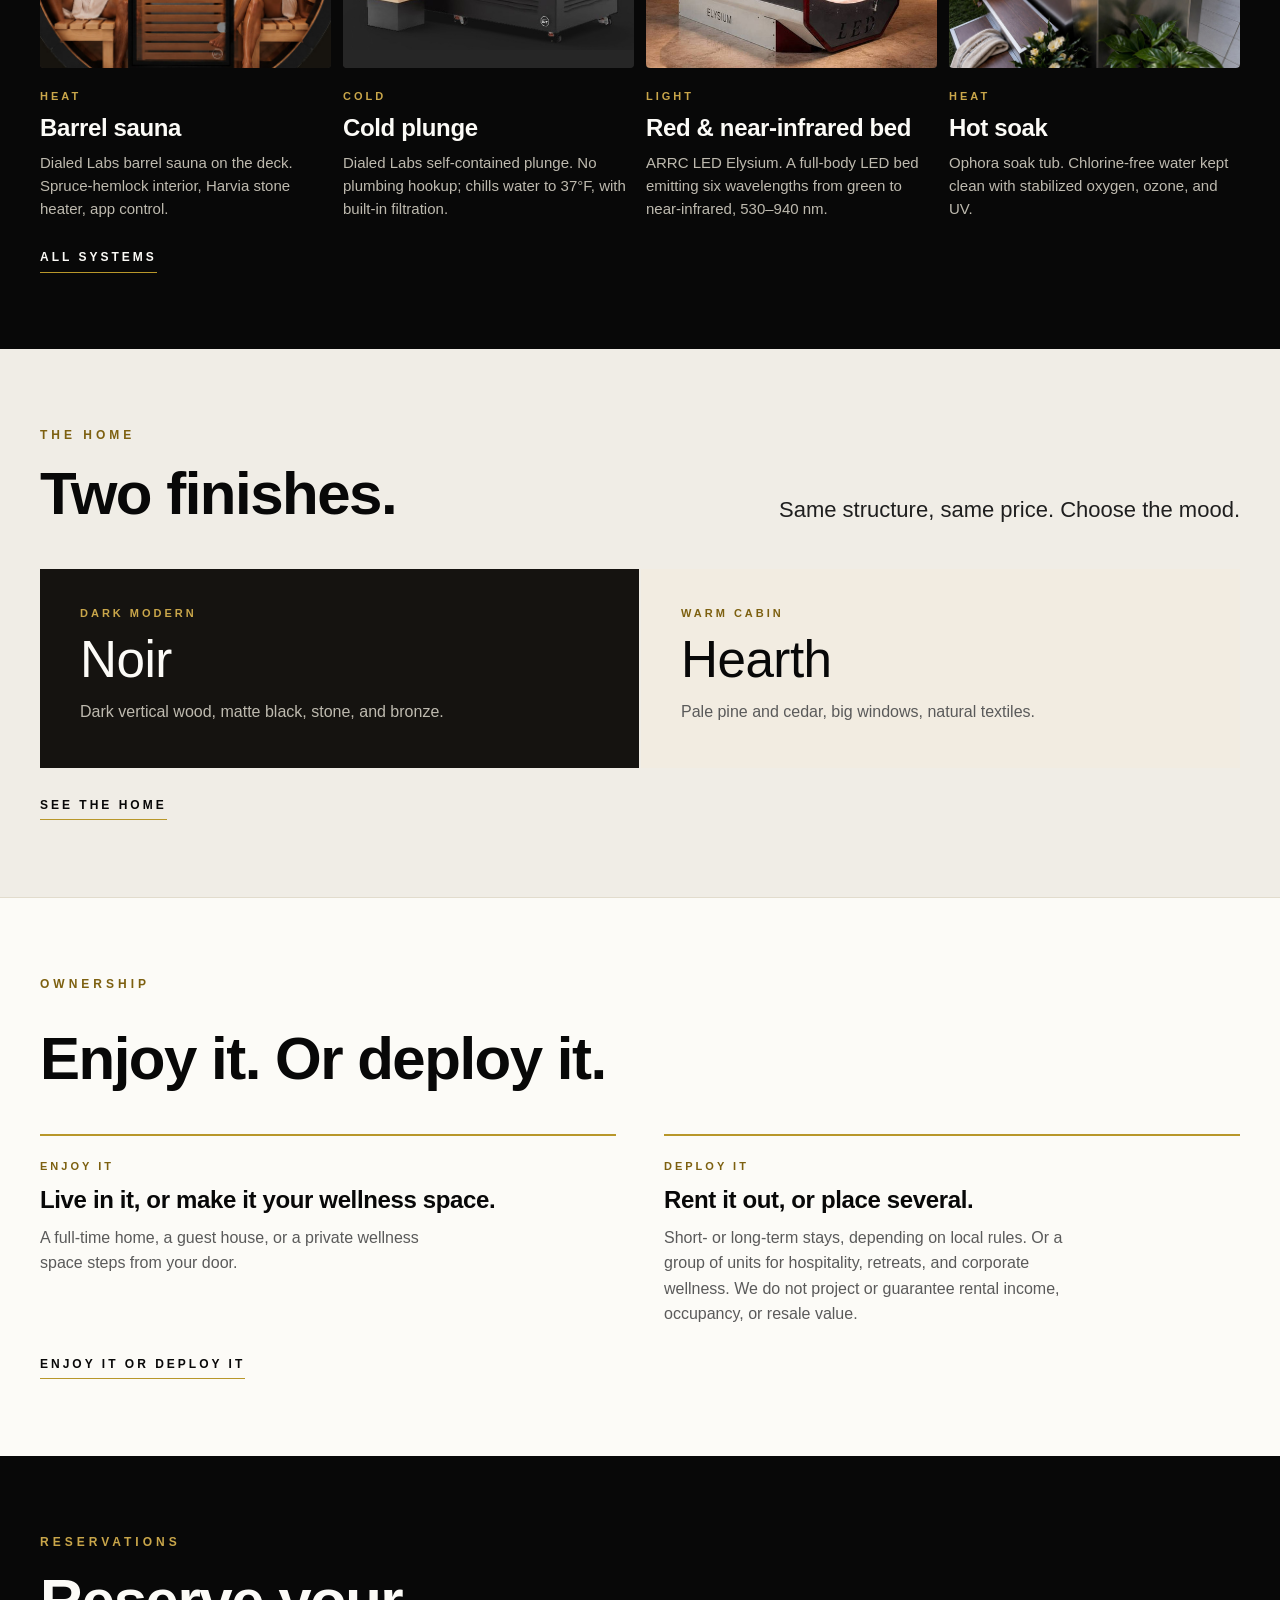
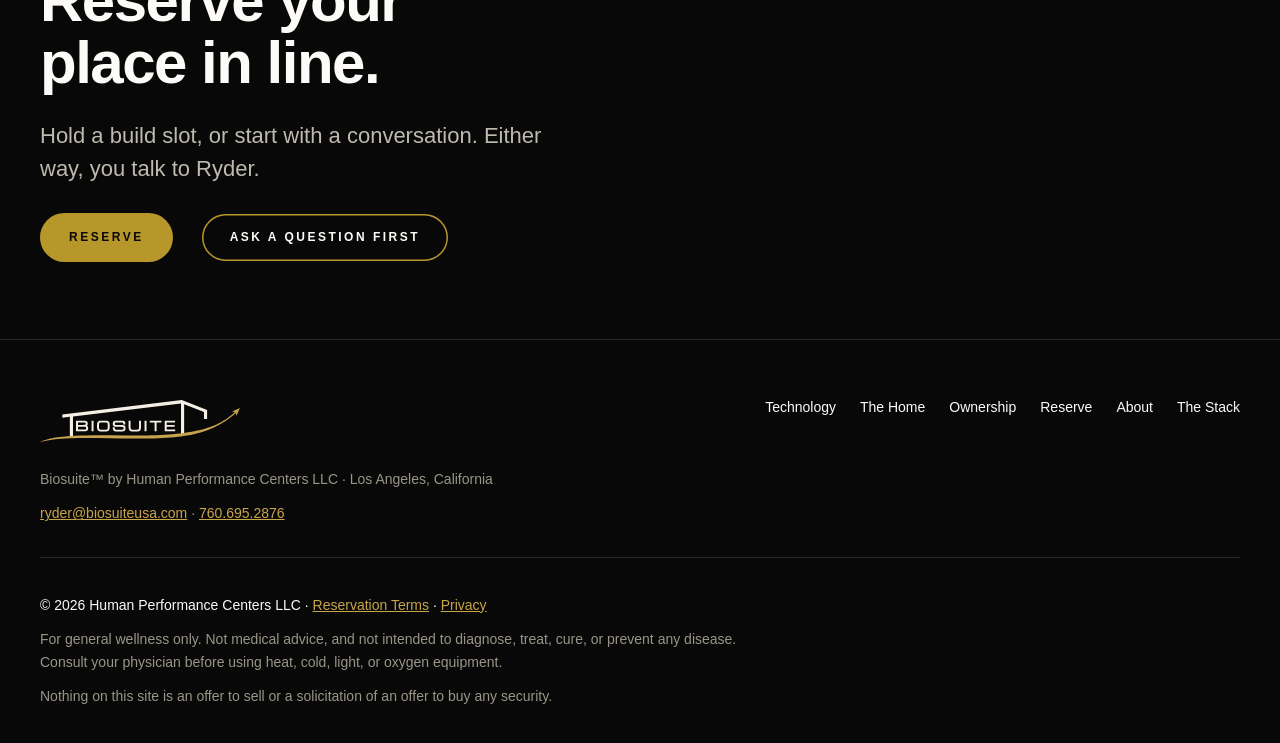
==== commit 4de697c9: "Larger, modular versions on request; conversation CTAs as outline buttons Co-Authored-By: Claude Opu" ====
--- a/index.html
+++ b/index.html
@@ -71,7 +71,7 @@
 <section class="stats-band">
   <div class="wrap">
     <div class="stats">
-      <div><div class="stat-v">350<small>+ sq ft</small></div><p class="stat-d">Main level and loft, plus an attached deck</p></div>
+      <div><div class="stat-v">350<small>+ sq ft</small></div><p class="stat-d">Main level and loft, plus an attached deck. Larger, modular versions on request.</p></div>
       <div><div class="stat-v">30<small>+</small></div><p class="stat-d">Equipment options to configure from</p></div>
       <div><div class="stat-v">40<small> ft</small></div><p class="stat-d">Single-load delivery on its own chassis</p></div>
     </div>
@@ -145,7 +145,7 @@
     <div class="eyebrow">Reservations</div>
     <h2>Reserve your place in line.</h2>
     <p class="sub">Hold a build slot, or start with a conversation. Either way, you talk to Ryder.</p>
-    <div class="cta"><a class="btn btn-gold" href="/reserve/">Reserve</a><a class="link" href="/reserve/#inquire">Ask a question first</a></div>
+    <div class="cta"><a class="btn btn-gold" href="/reserve/">Reserve</a><a class="btn btn-line" href="/reserve/#inquire">Ask a question first</a></div>
   </div>
 </section>
 </main>
--- a/assets/site.css
+++ b/assets/site.css
@@ -53,6 +53,8 @@
 .btn-gold:hover { background:var(--gold-light); }
 .btn-dark { background:var(--dark); color:var(--paper); }
 .btn-dark:hover { background:var(--charcoal); }
+.btn-line { background:transparent; color:inherit; box-shadow:inset 0 0 0 1.5px var(--gold); }
+.btn-line:hover { background:var(--gold); color:var(--dark); }
 .btn.is-disabled { background:#3a3833; color:#8d887c; cursor:not-allowed; }
 .cta { margin-top:28px; display:flex; flex-wrap:wrap; gap:16px 28px; align-items:center; }
 
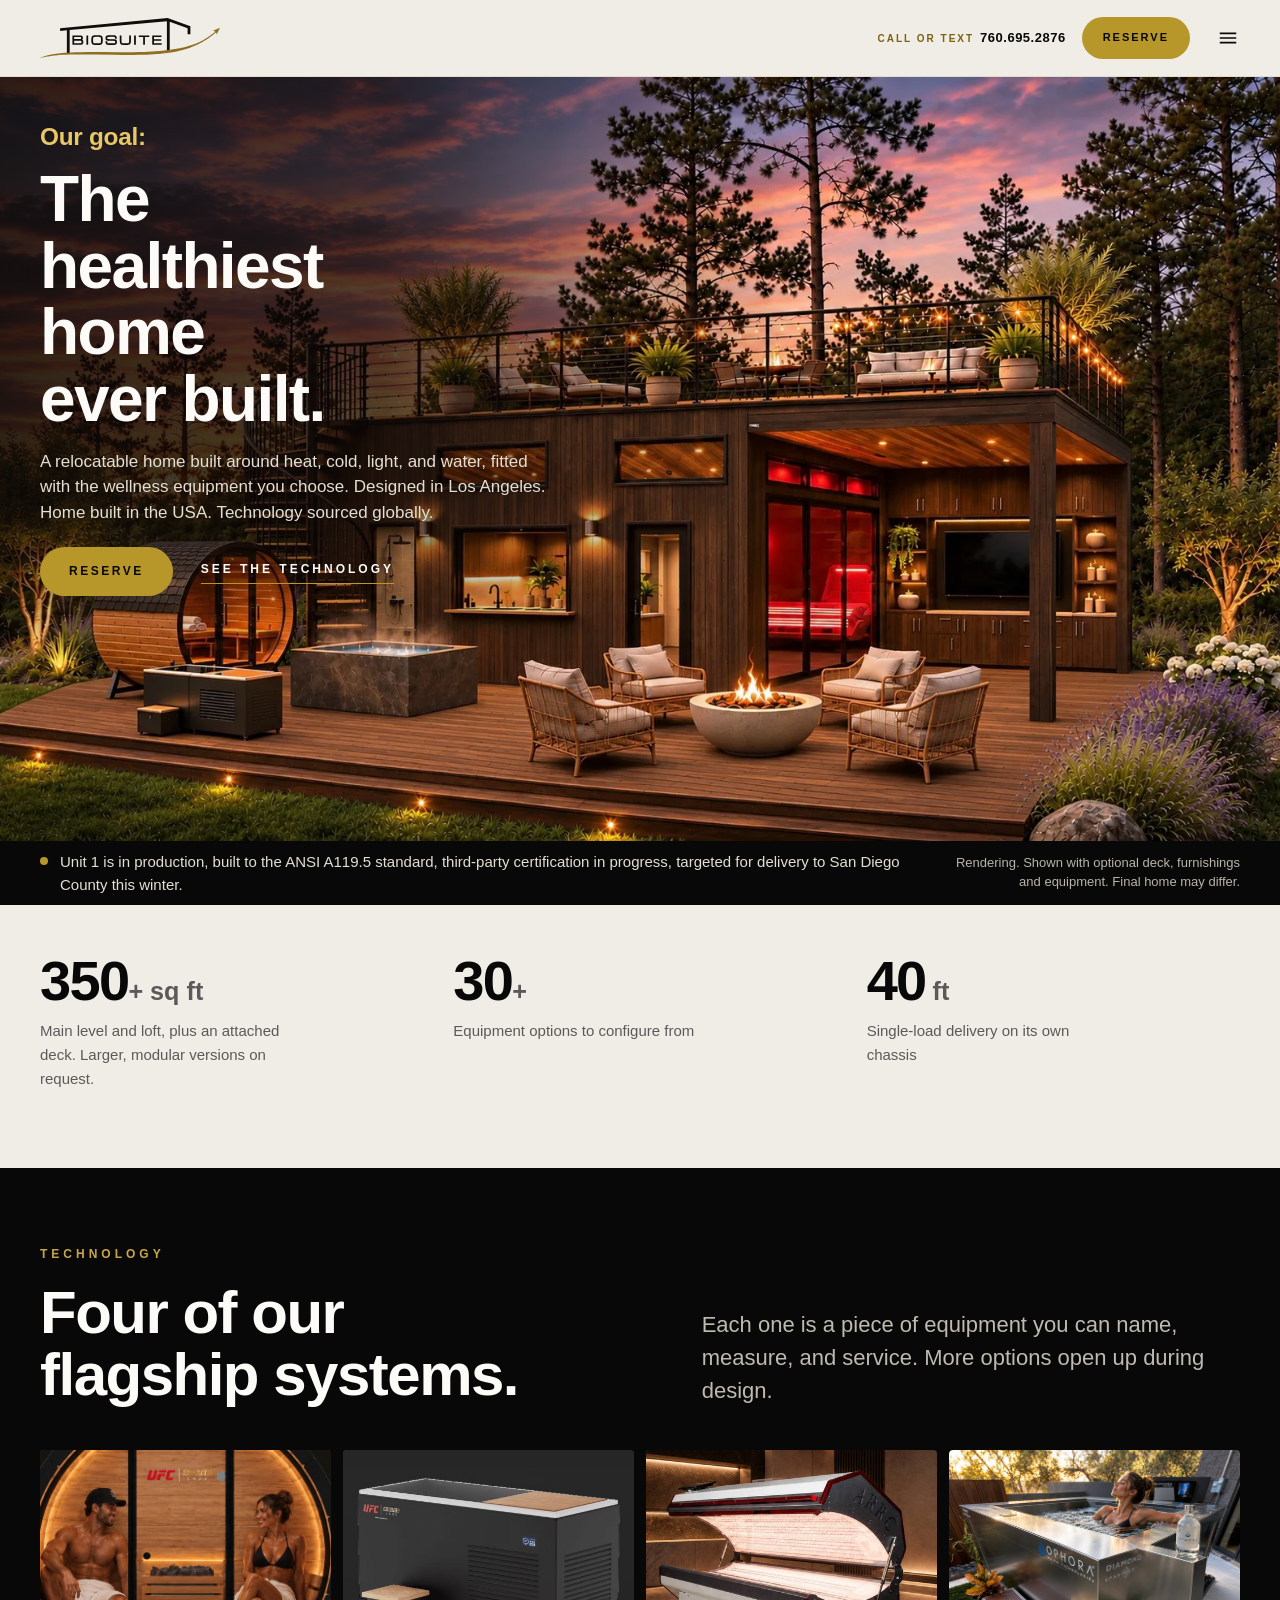
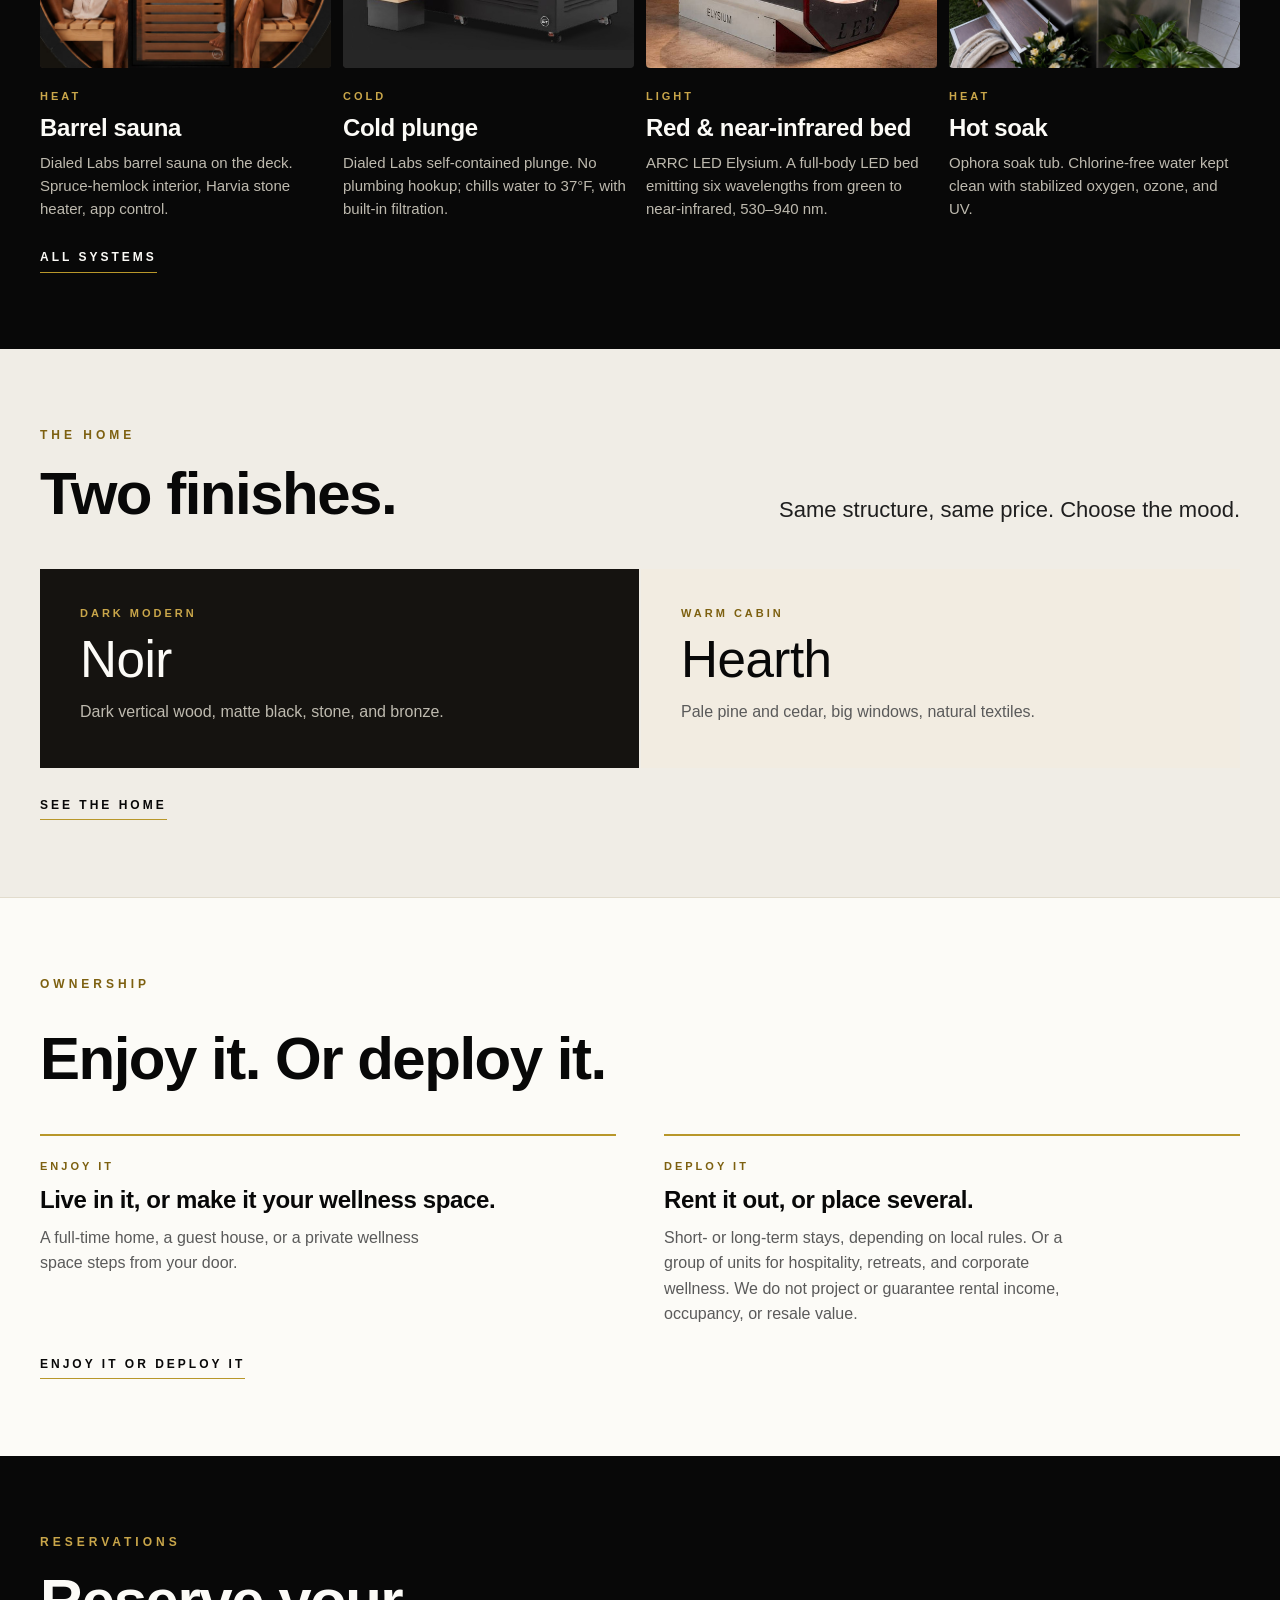
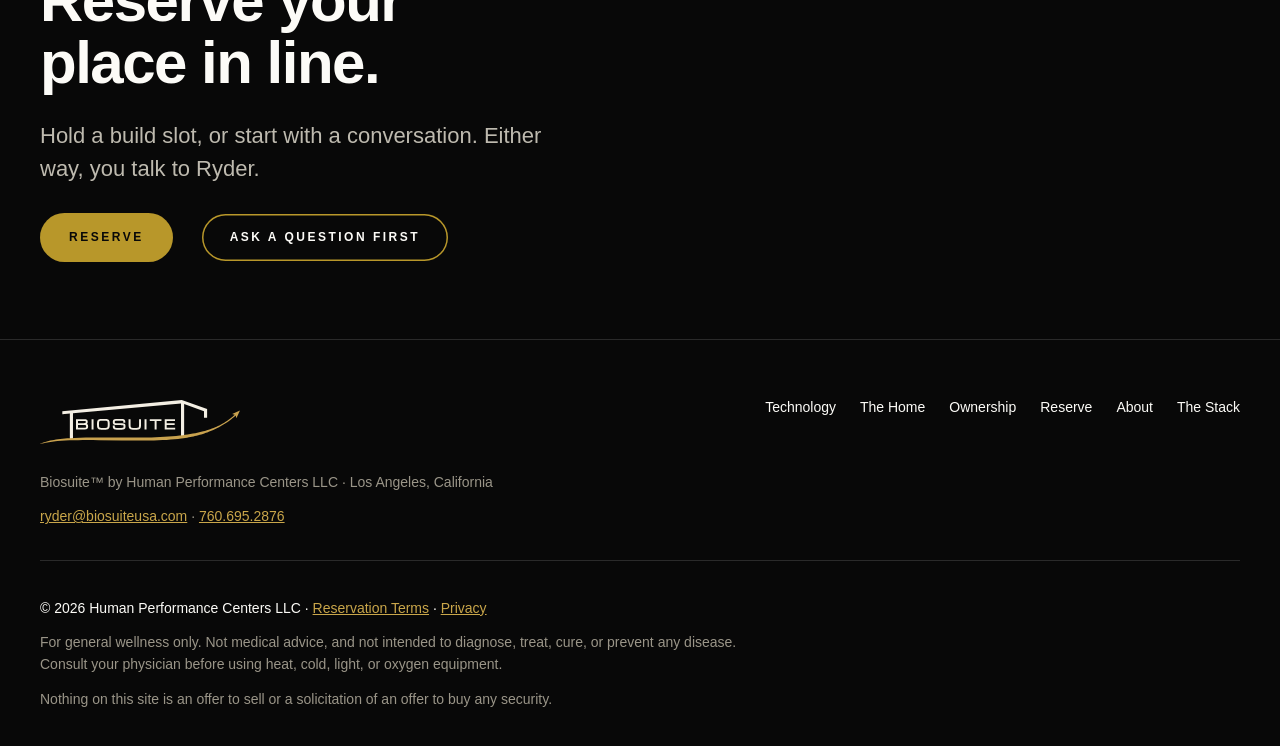
==== commit ed8260f8: "Logo update from revised brand v2 (taller walls, lower curve) Co-Authored-By: Claude Opus 5.5 <norep" ====
--- a/index.html
+++ b/index.html
@@ -36,7 +36,7 @@
 <a class="skip" href="#main">Skip to content</a>
 <header class="site-header">
   <div class="wrap hdr">
-    <a class="brand" href="/" aria-label="Biosuite home"><picture><source media="(max-width:359px)" srcset="/img/brand/biosuite-mark-two-tone-for-light.svg" width="96" height="20"><img src="/img/brand/biosuite-logo-two-tone-for-light.svg" width="180" height="38" alt=""></picture></a>
+    <a class="brand" href="/" aria-label="Biosuite home"><picture><source media="(max-width:359px)" srcset="/img/brand/biosuite-mark-two-tone-for-light.svg" width="96" height="21"><img src="/img/brand/biosuite-logo-two-tone-for-light.svg" width="180" height="40" alt=""></picture></a>
     <nav class="nav" aria-label="Main"><a href="/technology/">Technology</a><a href="/home/">The Home</a><a href="/ownership/">Ownership</a><a href="/about/">About</a></nav>
     <a class="phone" href="tel:+17606952876" aria-label="Call or text 760.695.2876"><span class="phone-label">Call or text</span>760.695.2876</a>
     <a class="btn btn-gold nav-reserve" href="/reserve/">Reserve</a>
@@ -153,7 +153,7 @@
   <div class="wrap">
     <div class="foot-top">
       <div>
-        <a class="foot-brand" href="/" aria-label="Biosuite home"><img src="/img/brand/biosuite-logo-two-tone-for-dark.svg" width="200" height="42" alt=""></a>
+        <a class="foot-brand" href="/" aria-label="Biosuite home"><img src="/img/brand/biosuite-logo-two-tone-for-dark.svg" width="200" height="45" alt=""></a>
         <p>Biosuite&trade; by Human Performance Centers LLC &middot; Los Angeles, California</p>
         <p><a href="mailto:ryder@biosuiteusa.com">ryder@biosuiteusa.com</a> &middot; <a href="tel:+17606952876">760.695.2876</a></p>
       </div>
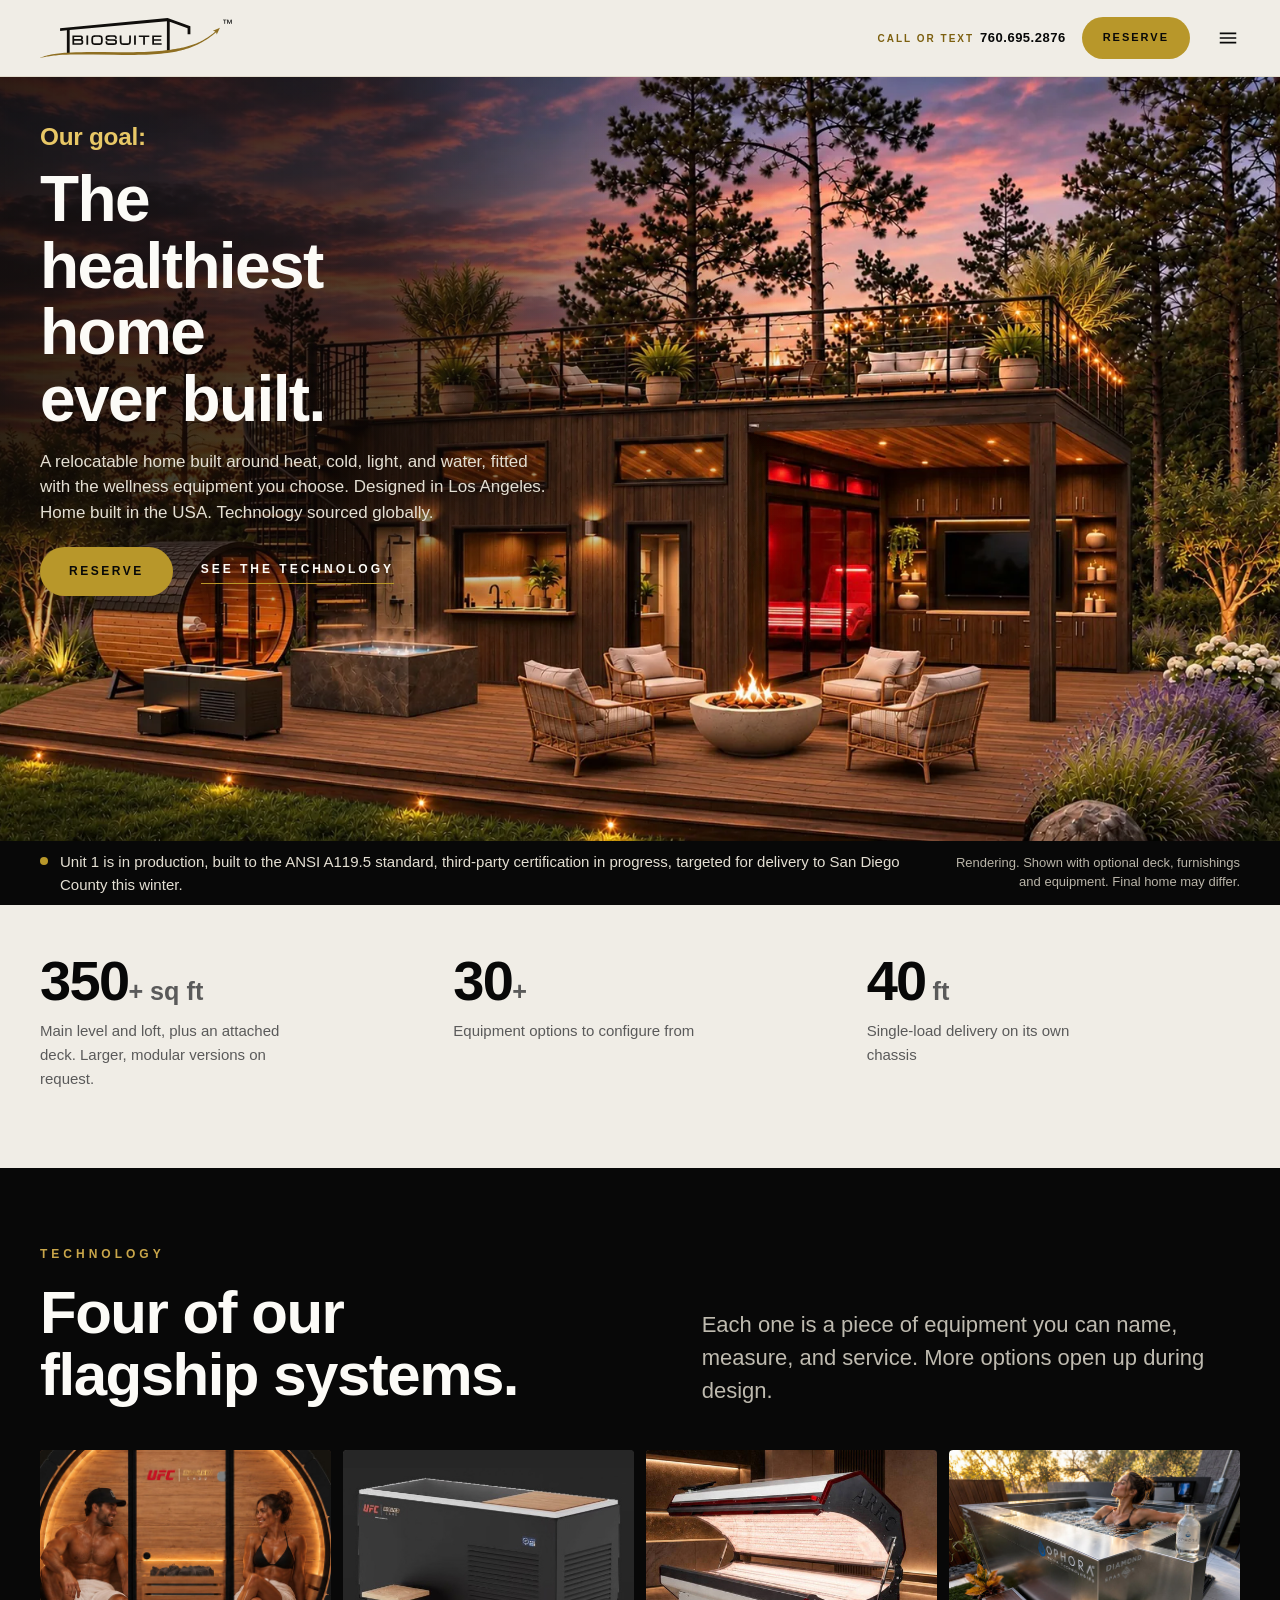
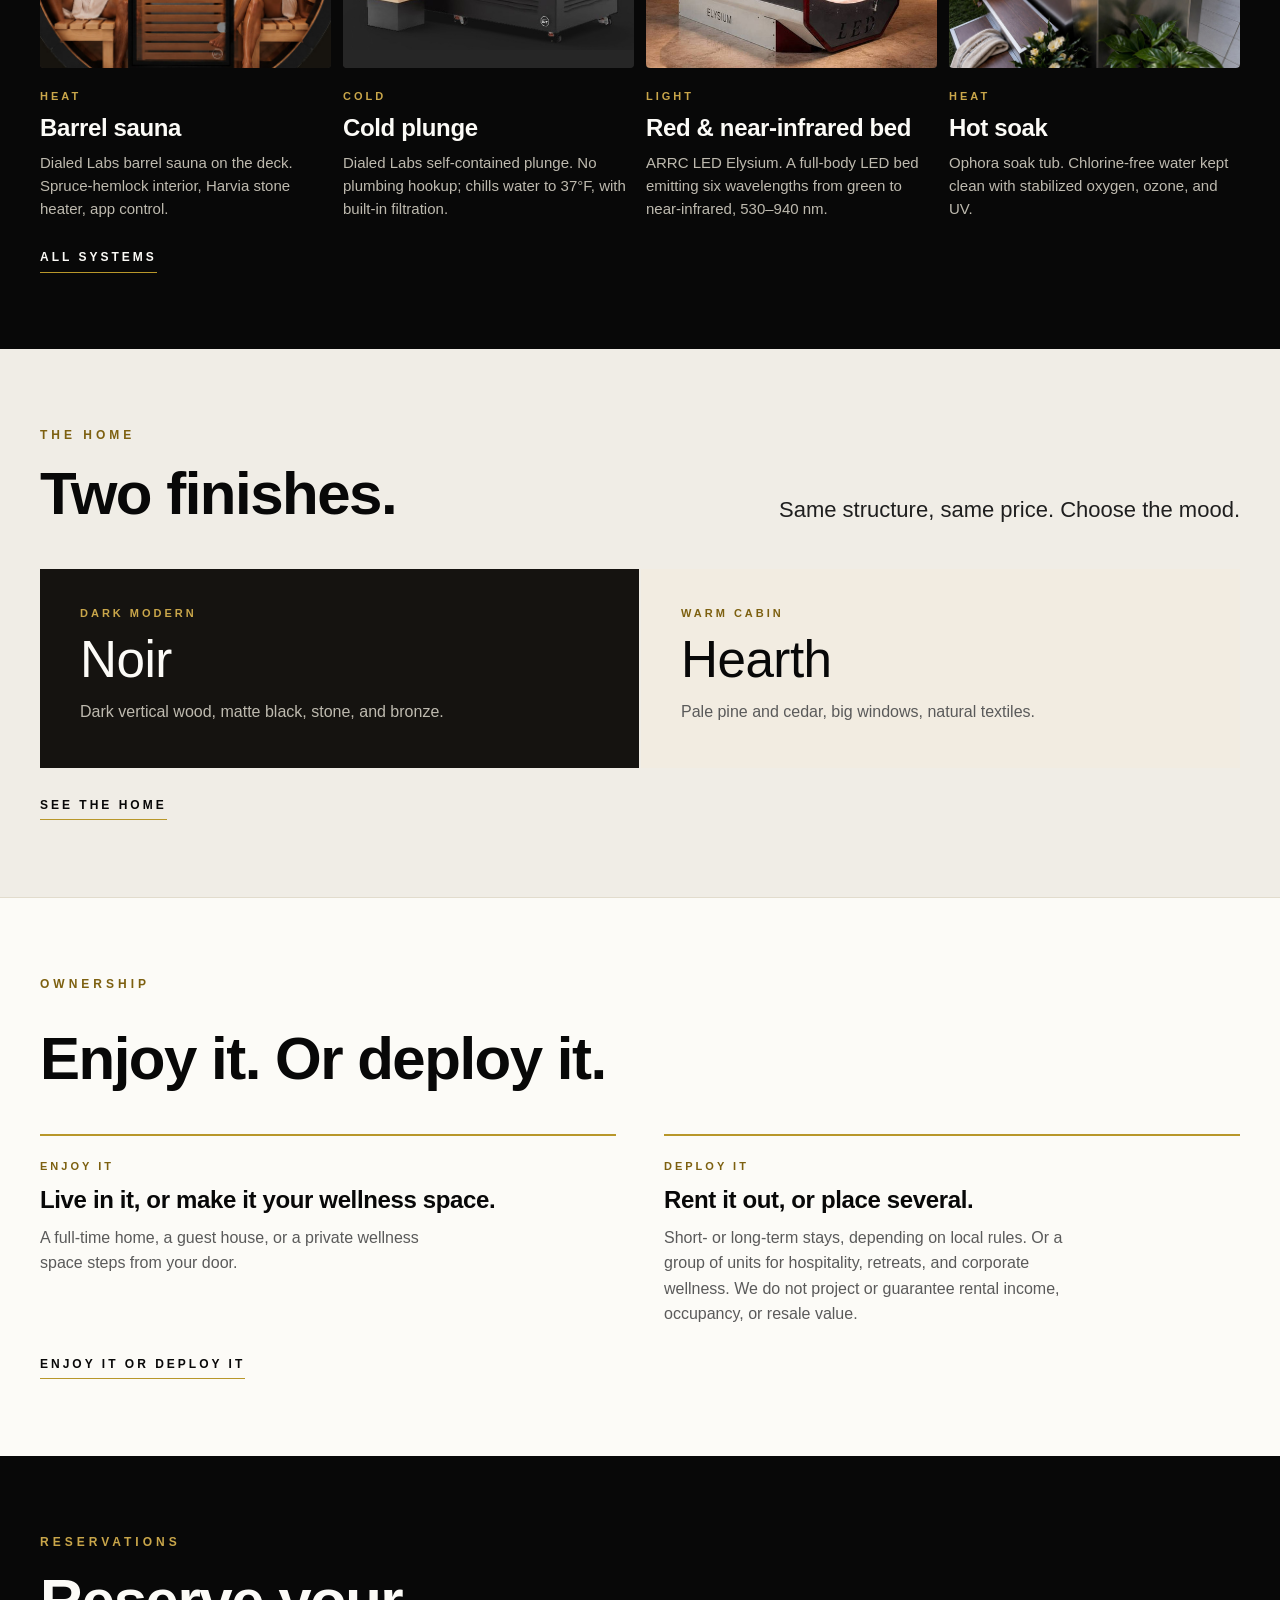
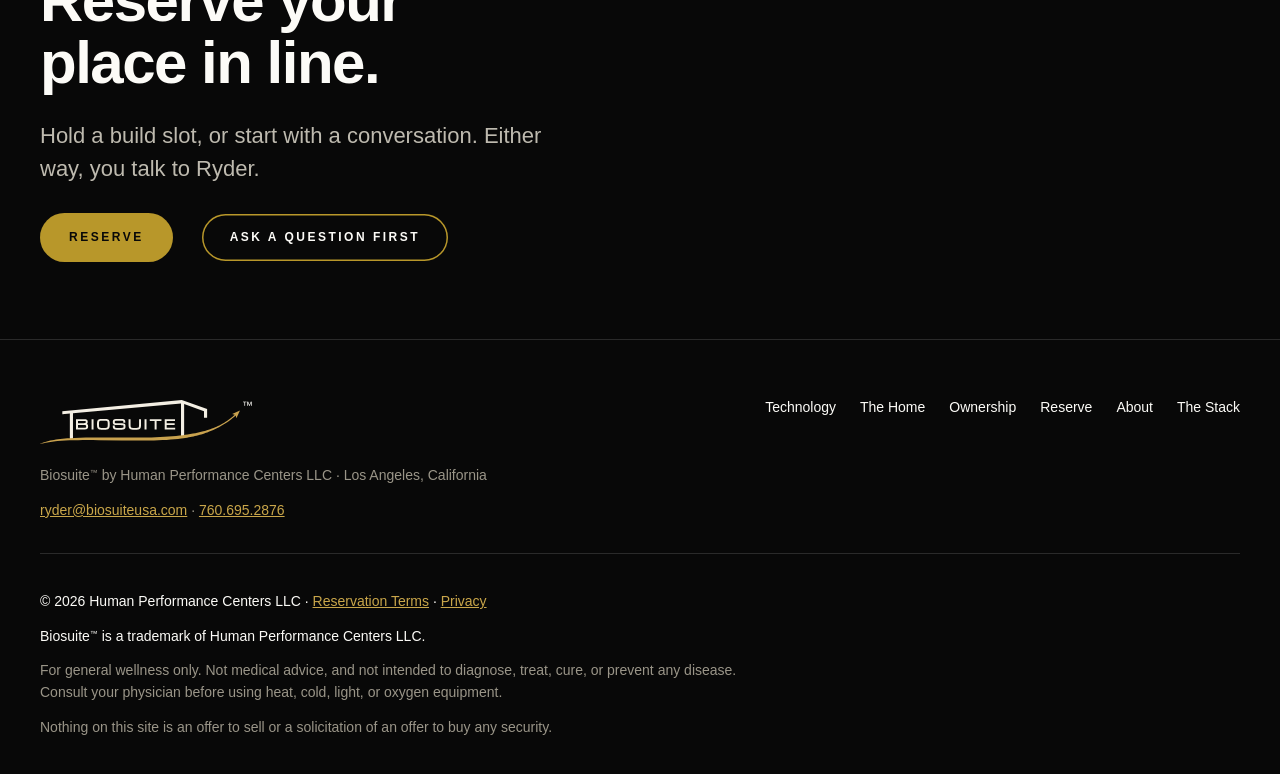
==== commit d17707e9: "Trademark styling for BIOSUITE across the site - ™ superscript after header and footer logos on ever" ====
--- a/index.html
+++ b/index.html
@@ -36,7 +36,7 @@
 <a class="skip" href="#main">Skip to content</a>
 <header class="site-header">
   <div class="wrap hdr">
-    <a class="brand" href="/" aria-label="Biosuite home"><picture><source media="(max-width:359px)" srcset="/img/brand/biosuite-mark-two-tone-for-light.svg" width="96" height="21"><img src="/img/brand/biosuite-logo-two-tone-for-light.svg" width="180" height="40" alt=""></picture></a>
+    <a class="brand" href="/" aria-label="Biosuite home"><picture><source media="(max-width:359px)" srcset="/img/brand/biosuite-mark-two-tone-for-light.svg" width="96" height="21"><img src="/img/brand/biosuite-logo-two-tone-for-light.svg" width="180" height="40" alt=""></picture><sup class="tm tm-logo">™</sup></a>
     <nav class="nav" aria-label="Main"><a href="/technology/">Technology</a><a href="/home/">The Home</a><a href="/ownership/">Ownership</a><a href="/about/">About</a></nav>
     <a class="phone" href="tel:+17606952876" aria-label="Call or text 760.695.2876"><span class="phone-label">Call or text</span>760.695.2876</a>
     <a class="btn btn-gold nav-reserve" href="/reserve/">Reserve</a>
@@ -153,8 +153,8 @@
   <div class="wrap">
     <div class="foot-top">
       <div>
-        <a class="foot-brand" href="/" aria-label="Biosuite home"><img src="/img/brand/biosuite-logo-two-tone-for-dark.svg" width="200" height="45" alt=""></a>
-        <p>Biosuite&trade; by Human Performance Centers LLC &middot; Los Angeles, California</p>
+        <a class="foot-brand" href="/" aria-label="Biosuite home"><img src="/img/brand/biosuite-logo-two-tone-for-dark.svg" width="200" height="45" alt=""><sup class="tm tm-logo">™</sup></a>
+        <p>Biosuite<sup class="tm">™</sup> by Human Performance Centers LLC &middot; Los Angeles, California</p>
         <p><a href="mailto:ryder@biosuiteusa.com">ryder@biosuiteusa.com</a> &middot; <a href="tel:+17606952876">760.695.2876</a></p>
       </div>
       <nav class="foot-nav" aria-label="Footer">
@@ -163,6 +163,7 @@
     </div>
     <div class="foot-legal">
       <p class="copyright">&copy; 2026 Human Performance Centers LLC &middot; <a href="/reservation-terms/">Reservation Terms</a> &middot; <a href="/privacy/">Privacy</a></p>
+      <p class="copyright">Biosuite<sup class="tm">™</sup> is a trademark of Human Performance Centers LLC.</p>
       <p>For general wellness only. Not medical advice, and not intended to diagnose, treat, cure, or prevent any disease. Consult your physician before using heat, cold, light, or oxygen equipment.</p>
       <p>Nothing on this site is an offer to sell or a solicitation of an offer to buy any security.</p>
     </div>
--- a/assets/site.css
+++ b/assets/site.css
@@ -337,5 +337,12 @@
 .foot-legal { padding-top:24px; }
 .copyright { color:var(--paper); }
 
+/* Trademark symbol: small superscript that does not change line height */
+.tm { font-size:.55em; font-weight:inherit; line-height:0; position:relative; top:-.65em; vertical-align:baseline; margin-left:.04em; }
+.tm-logo { font-size:11px; line-height:1; top:0; align-self:flex-start; margin-left:-8px; color:var(--dark); }
+@media (max-width:359px) { .brand .tm-logo { display:none; } }
+.foot-brand { display:inline-flex; align-items:flex-start; text-decoration:none; }
+.foot-brand .tm-logo { margin-left:2px; color:var(--paper); }
+
 .check.two-col { max-width:900px; }
 @media (min-width:760px) { .check.two-col { columns:2; column-gap:48px; } .check.two-col li { break-inside:avoid; } }
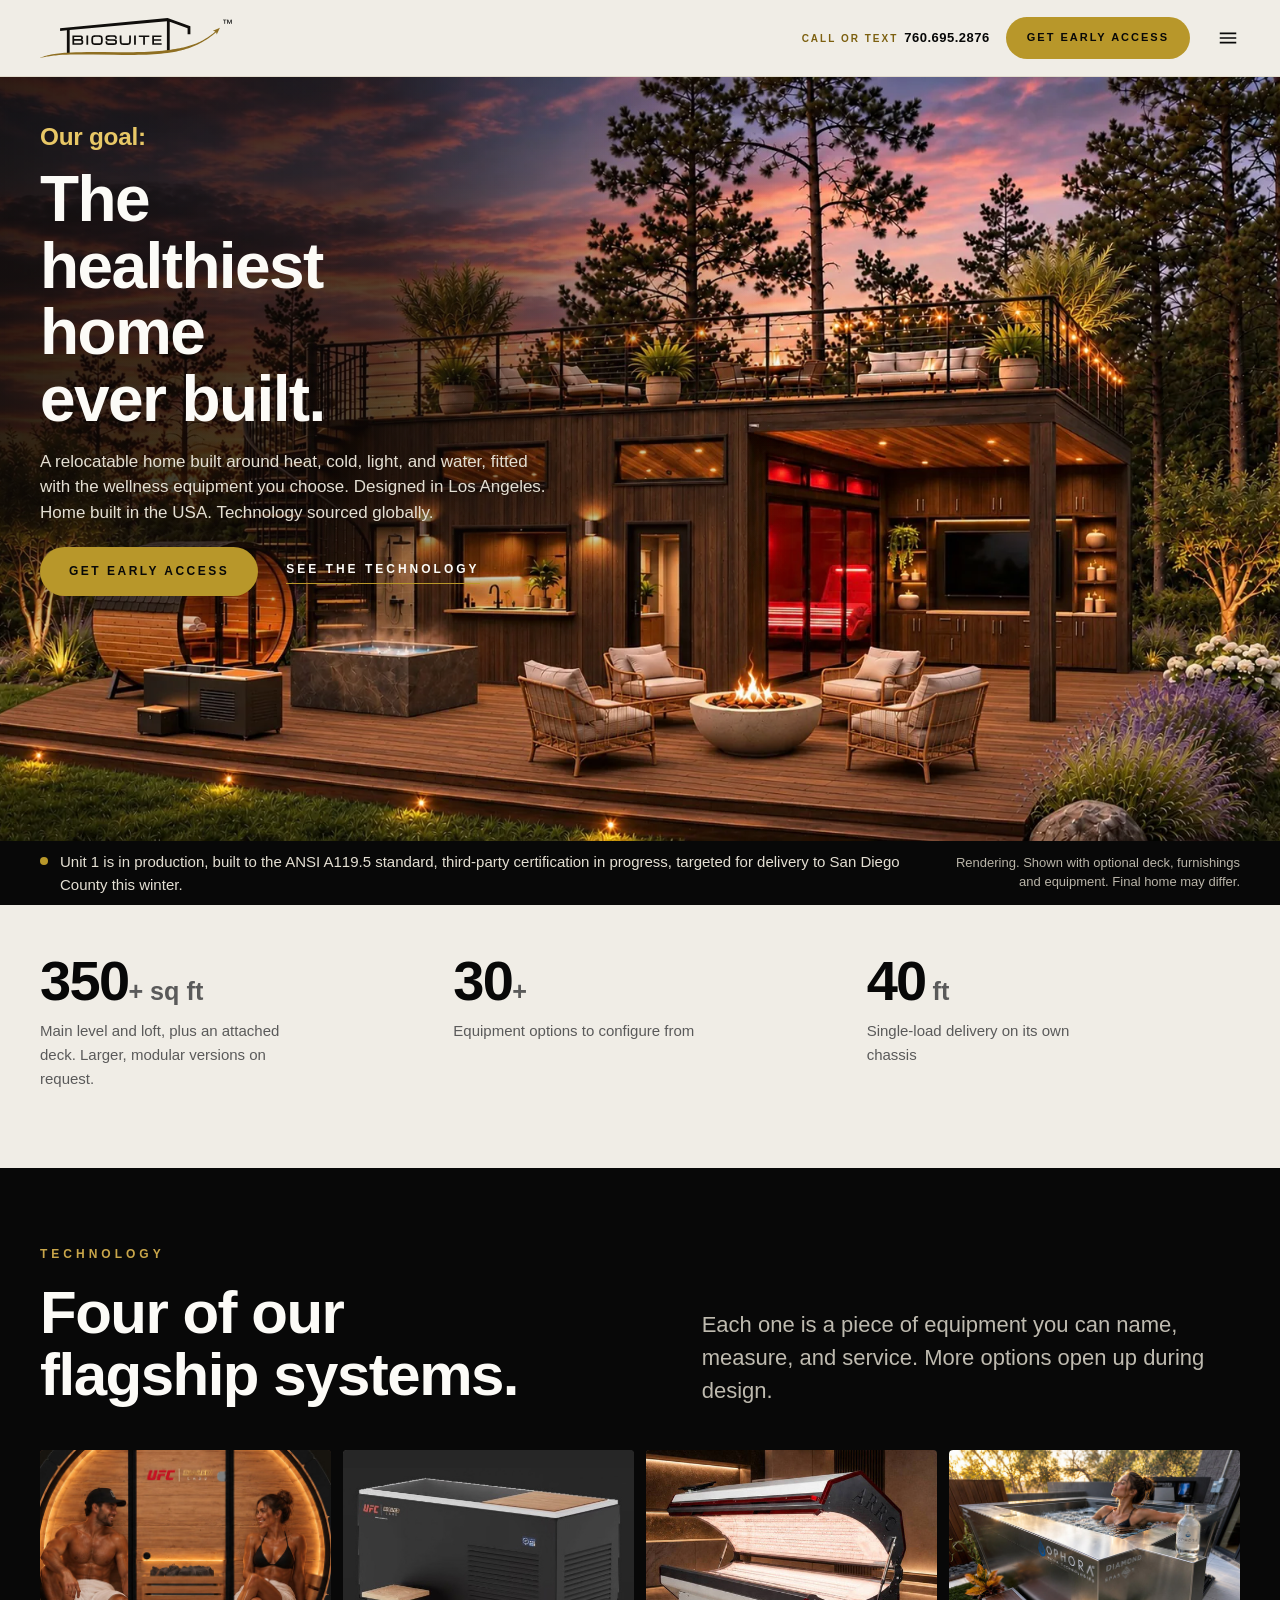
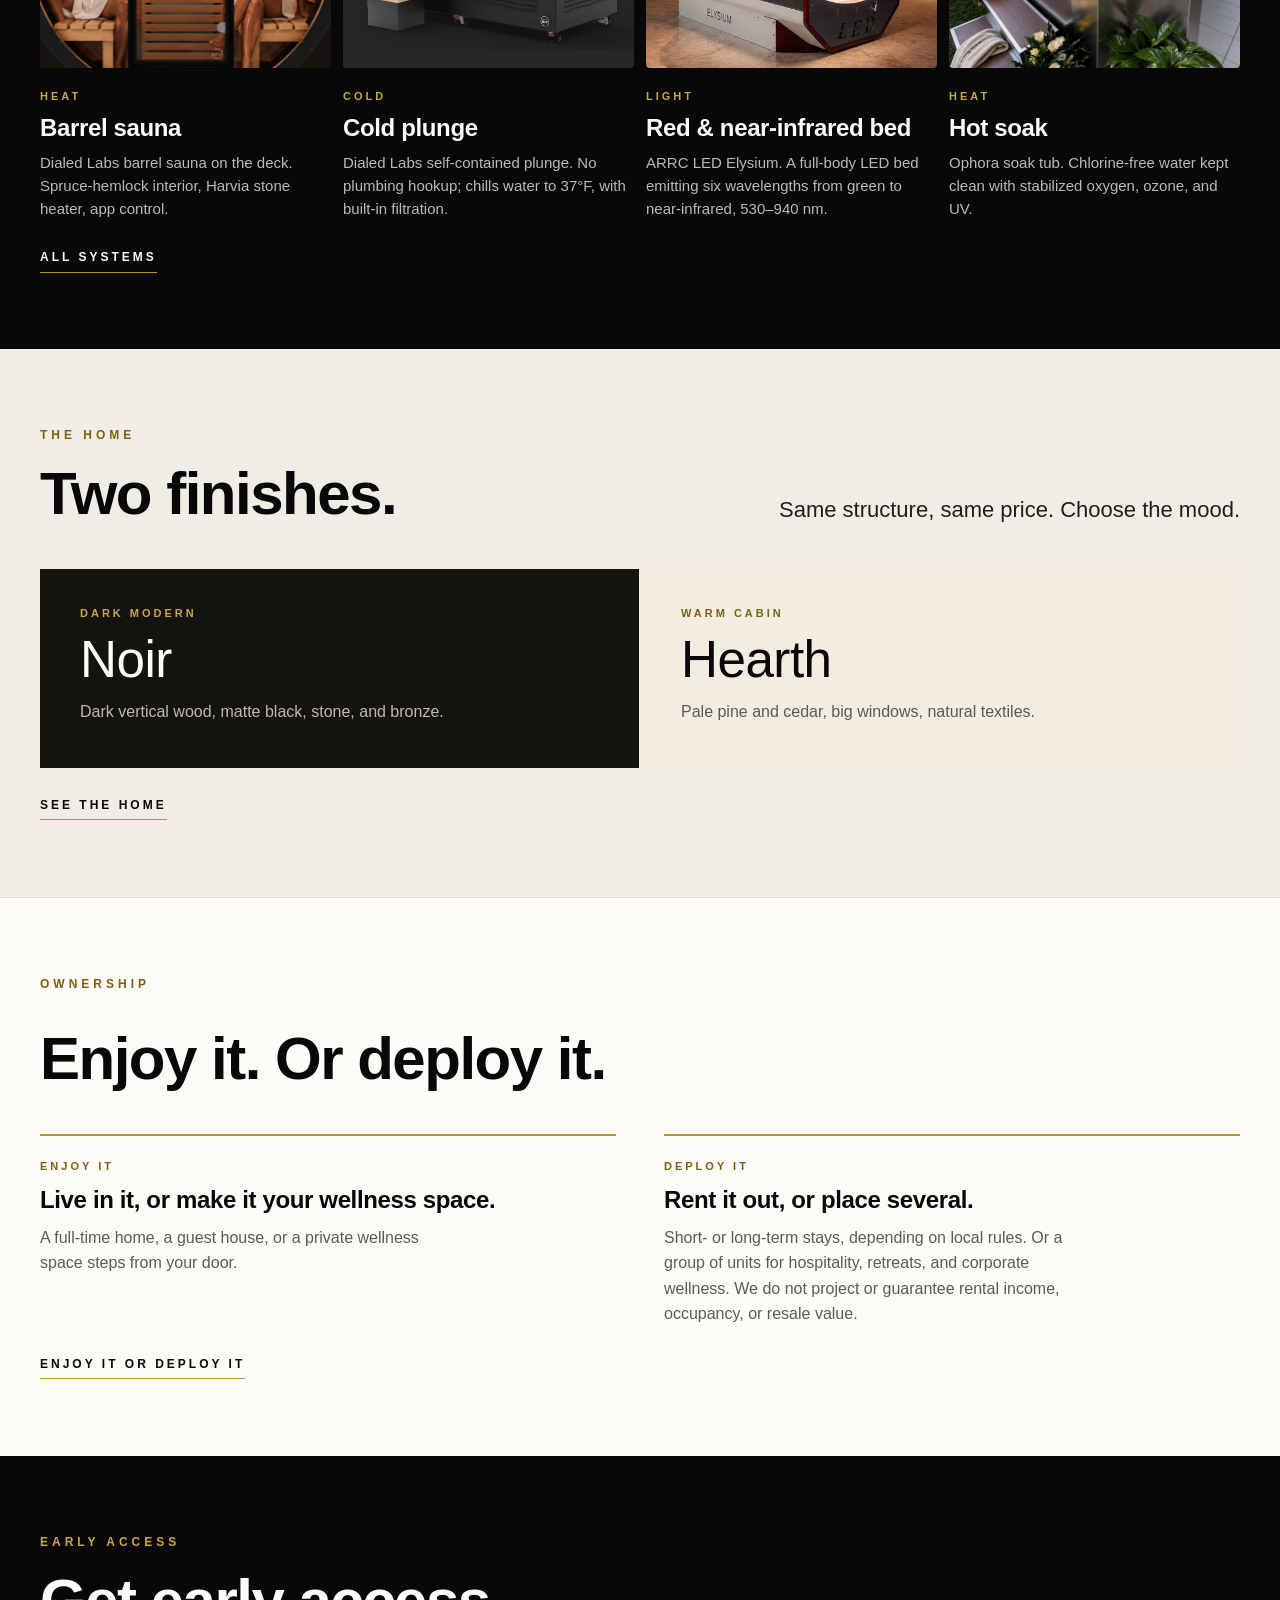
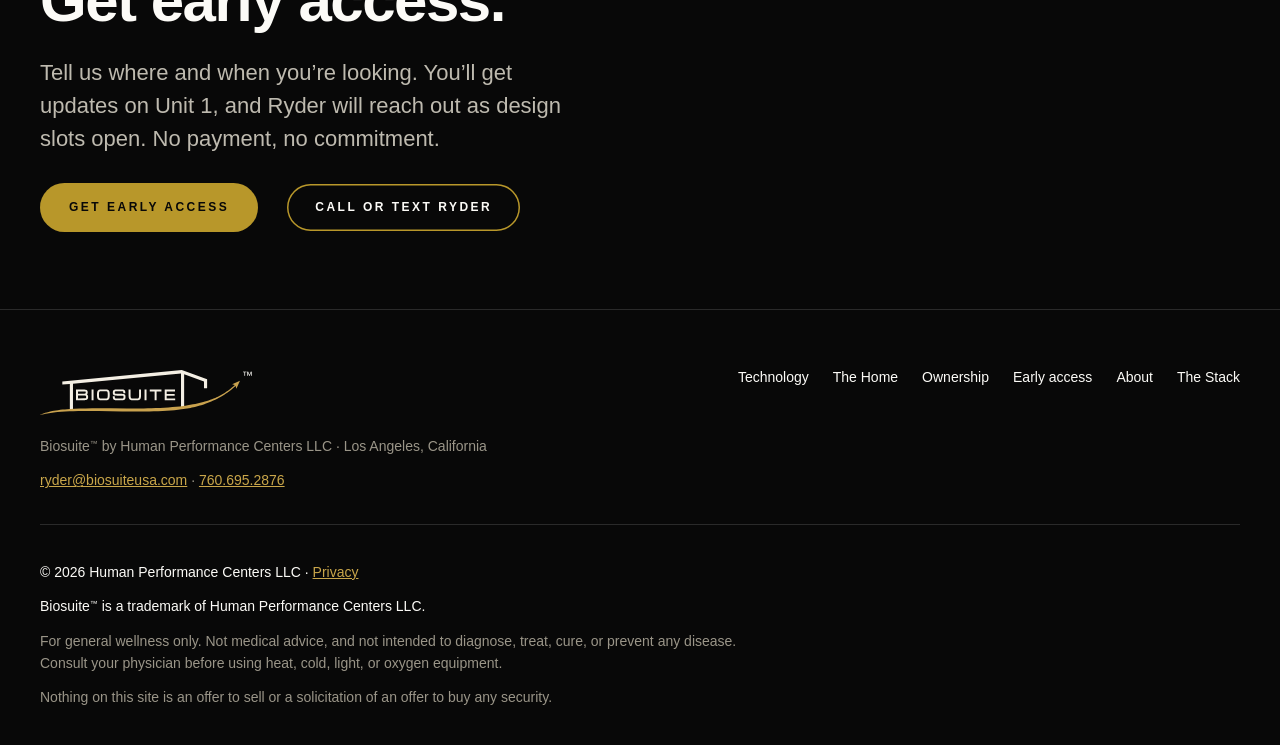
==== commit 90a3bf51: "Replace reservations with early-access data capture - New /early-access/ page: signup form leads, pl" ====
--- a/index.html
+++ b/index.html
@@ -4,13 +4,13 @@
 <meta charset="utf-8">
 <meta name="viewport" content="width=device-width, initial-scale=1, viewport-fit=cover">
 <script>
-(function(){var m={"#technology":"/technology/","#architecture":"/home/","#structure":"/home/","#tiers":"/home/#configurations","#opportunity":"/ownership/","#reserve":"/reserve/","#faq":"/reserve/#faq","#inquiry":"/about/#contact"};var t=m[location.hash];if(t)location.replace(t);})();
+(function(){var m={"#technology":"/technology/","#architecture":"/home/","#structure":"/home/","#tiers":"/home/#configurations","#opportunity":"/ownership/","#reserve":"/early-access/","#faq":"/early-access/#faq","#inquiry":"/about/#contact"};var t=m[location.hash];if(t)location.replace(t);})();
 </script>
 <link rel="preload" as="image" type="image/webp" href="/img/hero-sunset-1670.webp" imagesrcset="/img/hero-sunset-900.webp 900w, /img/hero-sunset-1670.webp 1671w" imagesizes="100vw" fetchpriority="high">
 <title>Biosuite — A wellness home on wheels</title>
-<meta name="description" content="A relocatable 350+ sq ft home fitted with sauna, cold plunge, light, and water systems. Reservations open.">
+<meta name="description" content="A relocatable 350+ sq ft home fitted with sauna, cold plunge, light, and water systems. Early access open.">
 <meta property="og:title" content="VIP View: The Healthiest Home Ever Built">
-<meta property="og:description" content="A relocatable 350+ sq ft home fitted with sauna, cold plunge, light, and water systems. Reservations open.">
+<meta property="og:description" content="A relocatable 350+ sq ft home fitted with sauna, cold plunge, light, and water systems. Early access open.">
 <meta property="og:type" content="website">
 <meta property="og:url" content="https://biosuiteusa.com/">
 <meta property="og:site_name" content="Biosuite">
@@ -20,7 +20,7 @@
 <meta property="og:image:alt" content="Rendering of a Biosuite home at sunset with a barrel sauna, cold plunge, soak tub, and fire pit on the deck">
 <meta name="twitter:card" content="summary_large_image">
 <meta name="twitter:title" content="VIP View: The Healthiest Home Ever Built">
-<meta name="twitter:description" content="A relocatable 350+ sq ft home fitted with sauna, cold plunge, light, and water systems. Reservations open.">
+<meta name="twitter:description" content="A relocatable 350+ sq ft home fitted with sauna, cold plunge, light, and water systems. Early access open.">
 <meta name="twitter:image" content="https://biosuiteusa.com/img/og-vip.jpg">
 
 <link rel="canonical" href="https://biosuiteusa.com/">
@@ -39,13 +39,13 @@
     <a class="brand" href="/" aria-label="Biosuite home"><picture><source media="(max-width:359px)" srcset="/img/brand/biosuite-mark-two-tone-for-light.svg" width="96" height="21"><img src="/img/brand/biosuite-logo-two-tone-for-light.svg" width="180" height="40" alt=""></picture><sup class="tm tm-logo">™</sup></a>
     <nav class="nav" aria-label="Main"><a href="/technology/">Technology</a><a href="/home/">The Home</a><a href="/ownership/">Ownership</a><a href="/about/">About</a></nav>
     <a class="phone" href="tel:+17606952876" aria-label="Call or text 760.695.2876"><span class="phone-label">Call or text</span>760.695.2876</a>
-    <a class="btn btn-gold nav-reserve" href="/reserve/">Reserve</a>
+    <a class="btn btn-gold nav-reserve" href="/early-access/">Get early access</a>
     <button class="menu-btn" type="button" aria-expanded="false" aria-controls="menu" aria-label="Menu">
       <svg viewBox="0 0 24 24" fill="none" stroke="currentColor" stroke-width="1.8" aria-hidden="true"><path d="M3 7h18M3 12h18M3 17h18"/></svg>
     </button>
   </div>
   <nav id="menu" class="menu" aria-label="Mobile" hidden>
-    <div class="wrap"><a href="/technology/">Technology</a><a href="/home/">The Home</a><a href="/ownership/">Ownership</a><a href="/about/">About</a><a class="btn btn-gold" href="/reserve/">Reserve</a></div>
+    <div class="wrap"><a href="/technology/">Technology</a><a href="/home/">The Home</a><a href="/ownership/">Ownership</a><a href="/about/">About</a><a class="btn btn-gold" href="/early-access/">Get early access</a></div>
   </nav>
 </header>
 <main id="main">
@@ -60,7 +60,7 @@
       <p class="goal">Our goal:</p>
       <h1>The healthiest home ever built.</h1>
       <p class="sub">A relocatable home built around heat, cold, light, and water, fitted with the wellness equipment you choose. Designed in Los Angeles. Home built in the USA. Technology sourced globally.</p>
-      <div class="cta"><a class="btn btn-gold" href="/reserve/">Reserve</a><a class="link" href="/technology/">See the technology</a></div>
+      <div class="cta"><a class="btn btn-gold" href="/early-access/">Get early access</a><a class="link" href="/technology/">See the technology</a></div>
     </div>
   </div>
   <div class="hero-bar">
@@ -142,10 +142,10 @@
 
 <section class="dark band">
   <div class="wrap">
-    <div class="eyebrow">Reservations</div>
-    <h2>Reserve your place in line.</h2>
-    <p class="sub">Hold a build slot, or start with a conversation. Either way, you talk to Ryder.</p>
-    <div class="cta"><a class="btn btn-gold" href="/reserve/">Reserve</a><a class="btn btn-line" href="/reserve/#inquire">Ask a question first</a></div>
+    <div class="eyebrow">Early access</div>
+    <h2>Get early access.</h2>
+    <p class="sub">Tell us where and when you&rsquo;re looking. You&rsquo;ll get updates on Unit 1, and Ryder will reach out as design slots open. No payment, no commitment.</p>
+    <div class="cta"><a class="btn btn-gold" href="/early-access/">Get early access</a><a class="btn btn-line" href="tel:+17606952876">Call or text Ryder</a></div>
   </div>
 </section>
 </main>
@@ -158,11 +158,11 @@
         <p><a href="mailto:ryder@biosuiteusa.com">ryder@biosuiteusa.com</a> &middot; <a href="tel:+17606952876">760.695.2876</a></p>
       </div>
       <nav class="foot-nav" aria-label="Footer">
-        <a href="/technology/">Technology</a><a href="/home/">The Home</a><a href="/ownership/">Ownership</a><a href="/reserve/">Reserve</a><a href="/about/">About</a><a href="/store/">The Stack</a>
+        <a href="/technology/">Technology</a><a href="/home/">The Home</a><a href="/ownership/">Ownership</a><a href="/early-access/">Early access</a><a href="/about/">About</a><a href="/store/">The Stack</a>
       </nav>
     </div>
     <div class="foot-legal">
-      <p class="copyright">&copy; 2026 Human Performance Centers LLC &middot; <a href="/reservation-terms/">Reservation Terms</a> &middot; <a href="/privacy/">Privacy</a></p>
+      <p class="copyright">&copy; 2026 Human Performance Centers LLC &middot; <a href="/privacy/">Privacy</a></p>
       <p class="copyright">Biosuite<sup class="tm">™</sup> is a trademark of Human Performance Centers LLC.</p>
       <p>For general wellness only. Not medical advice, and not intended to diagnose, treat, cure, or prevent any disease. Consult your physician before using heat, cold, light, or oxygen equipment.</p>
       <p>Nothing on this site is an offer to sell or a solicitation of an offer to buy any security.</p>
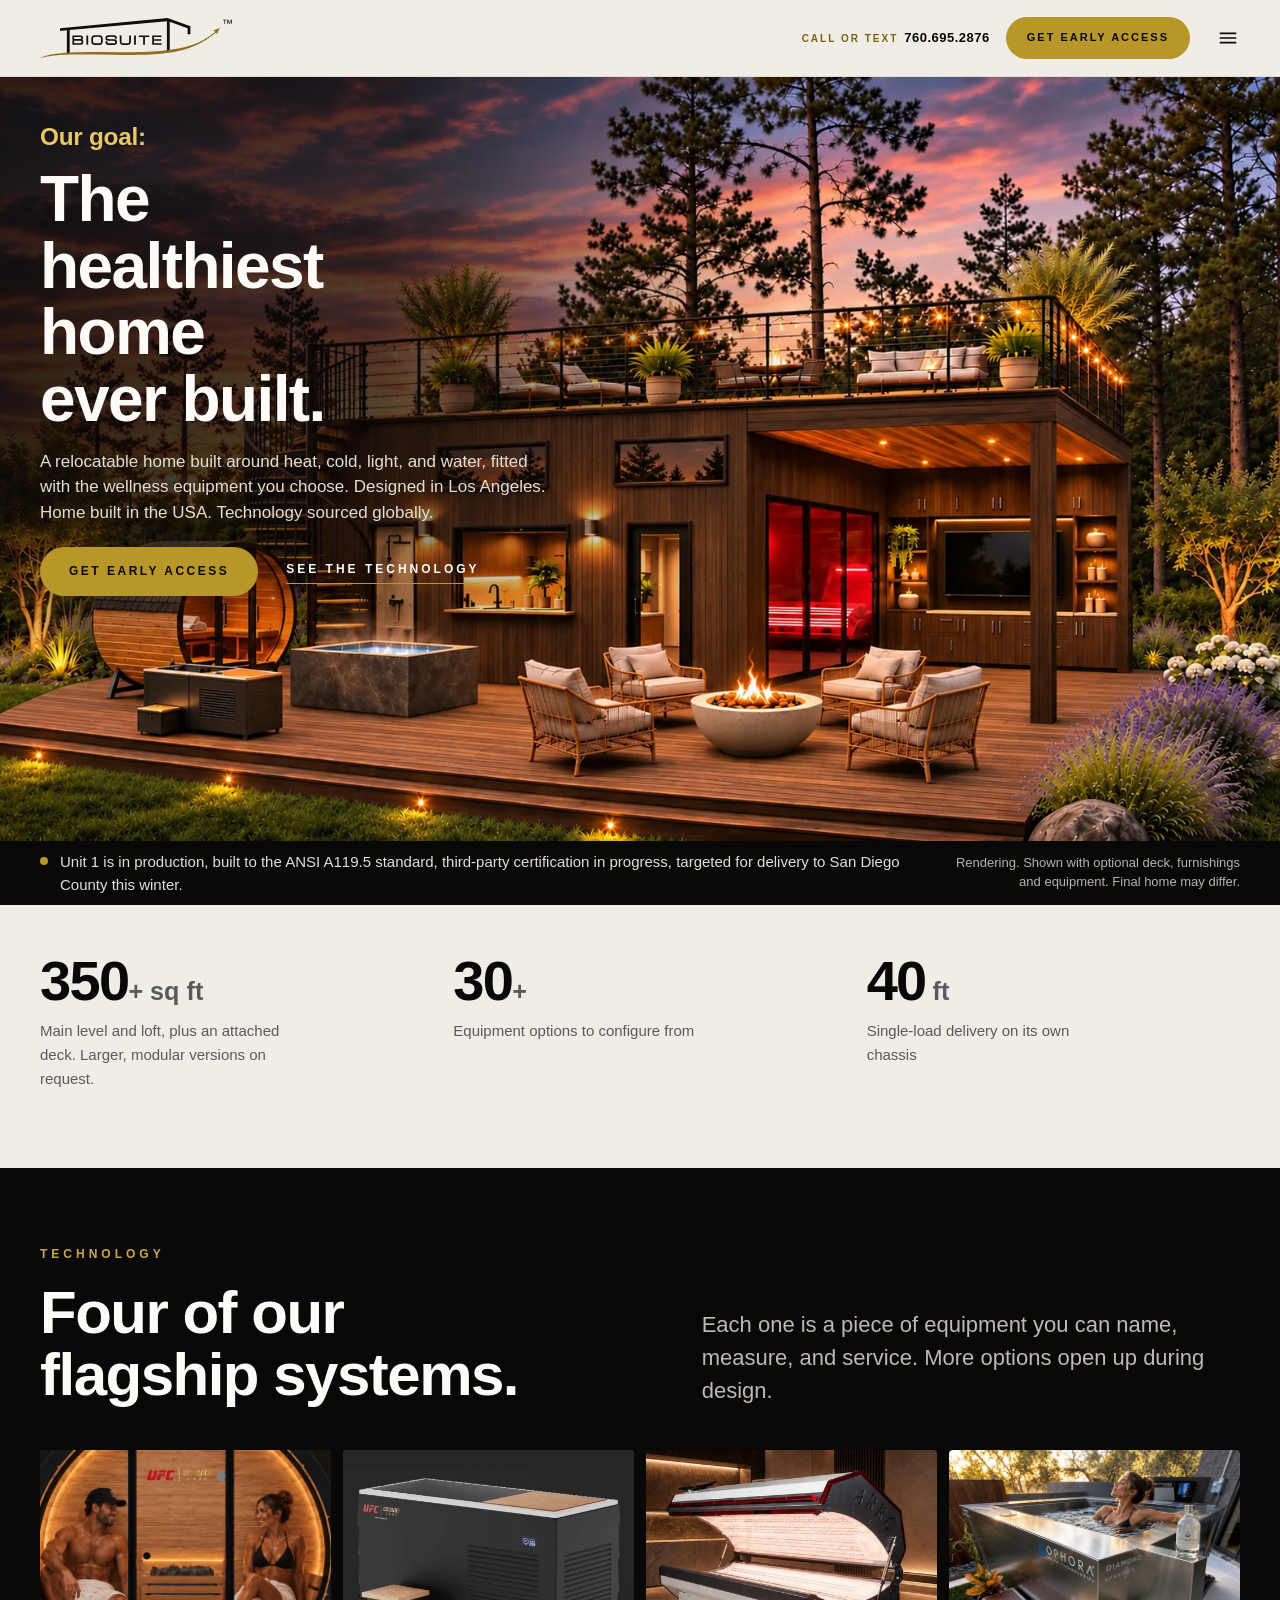
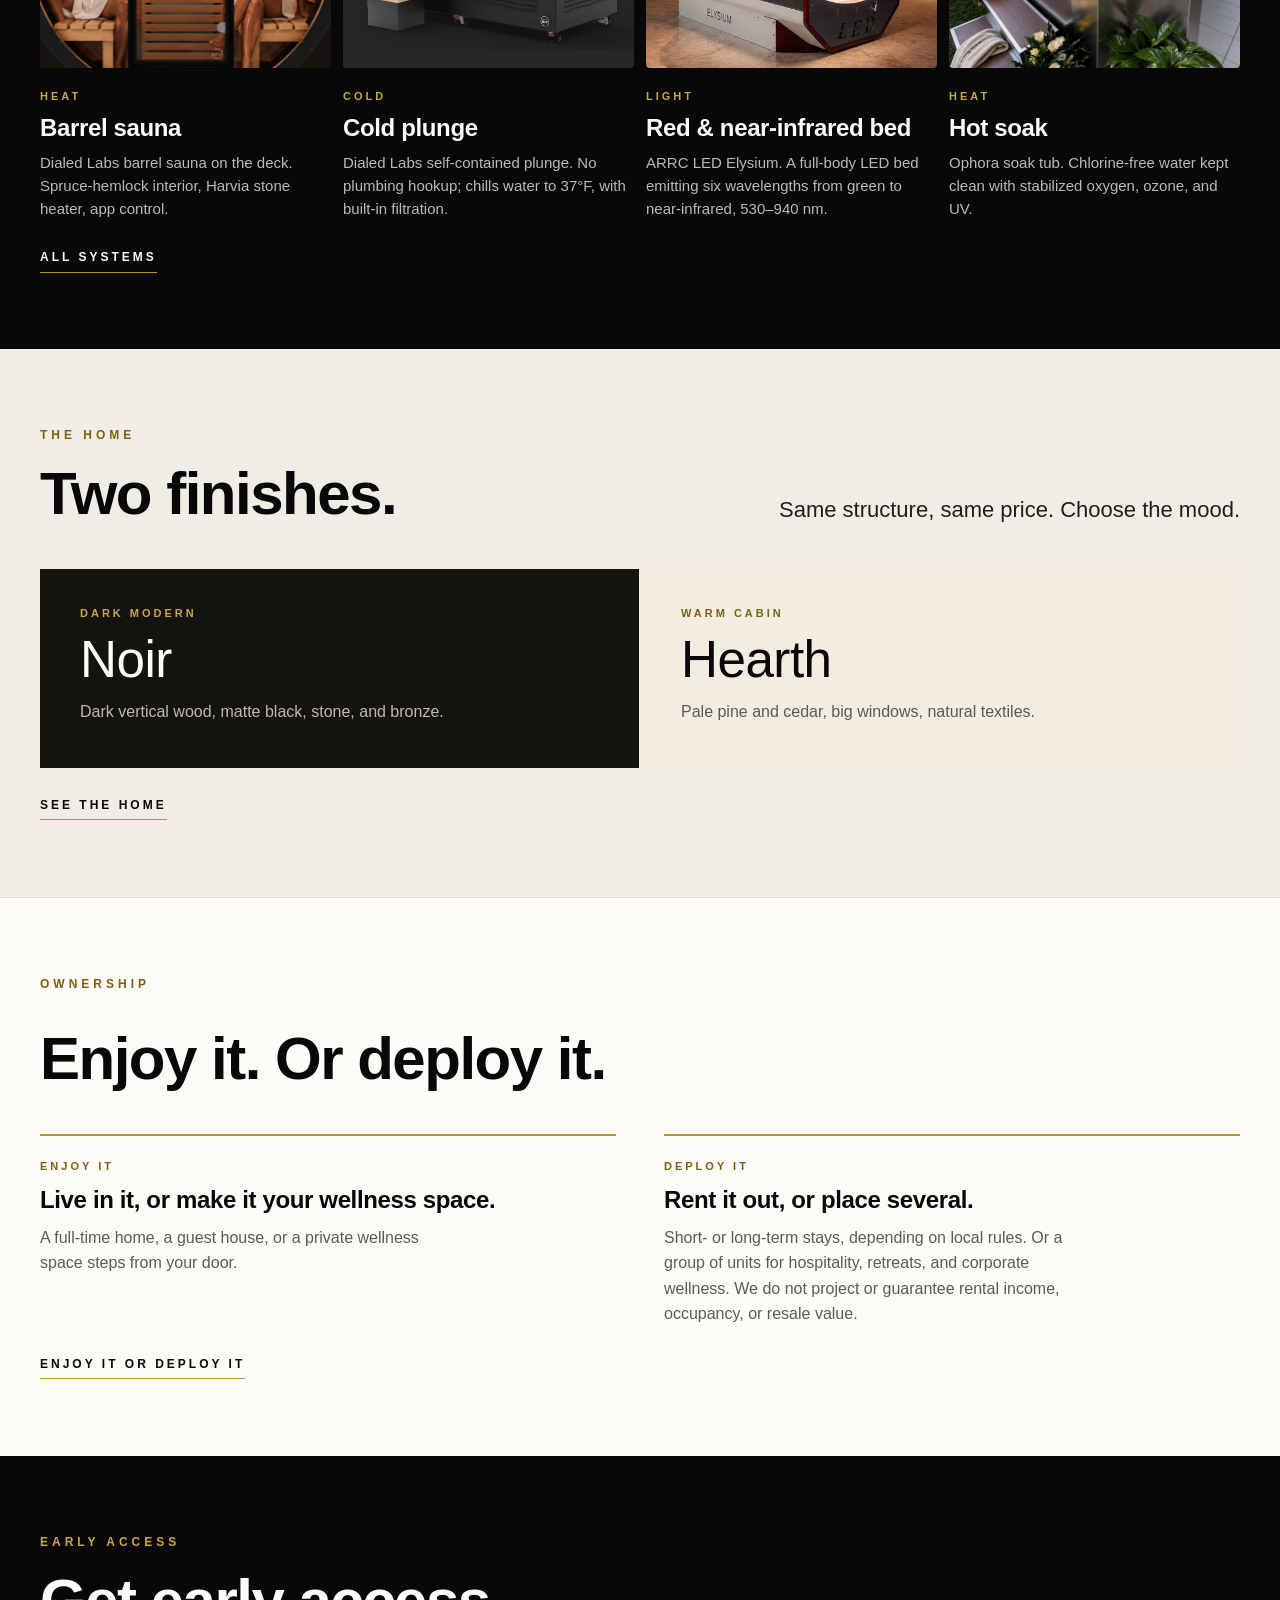
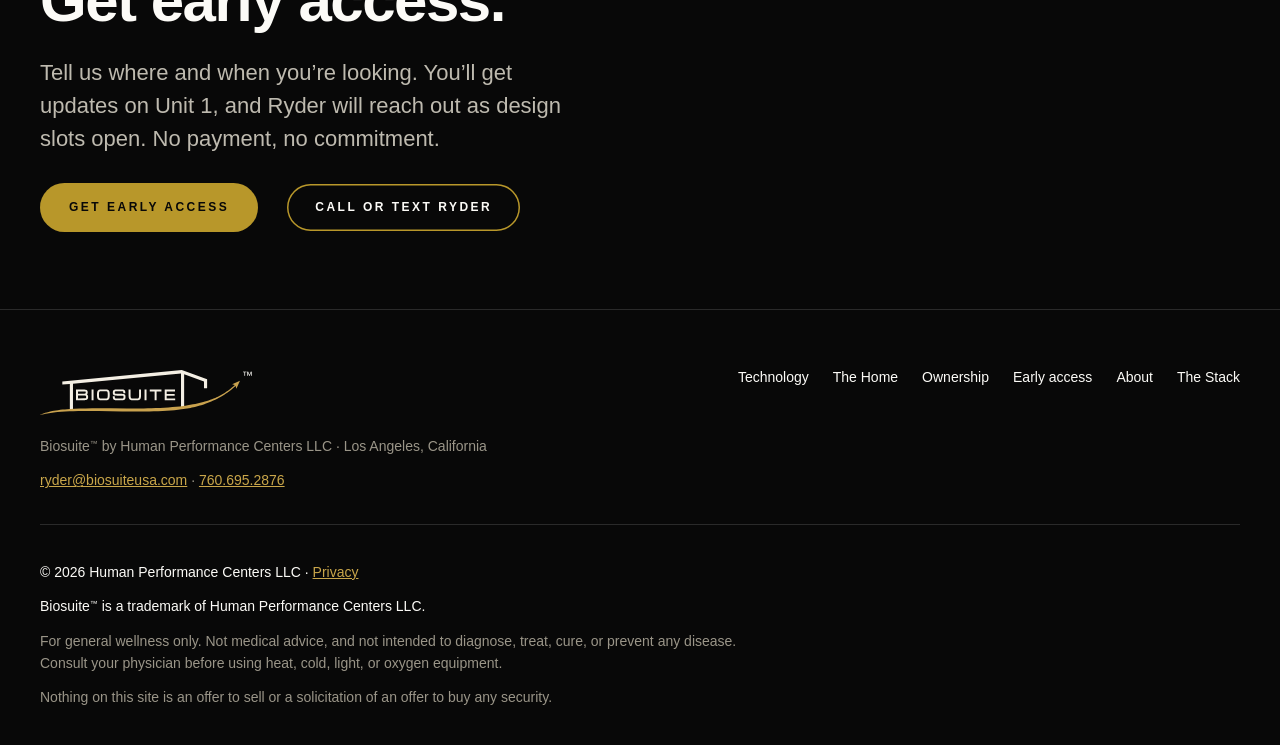
==== commit 53a7d82d: "Swap in updated hero rendering and Raquelle portrait Hero webp (900/1670), og-vip share crop regener" ====
--- a/index.html
+++ b/index.html
@@ -6,7 +6,7 @@
 <script>
 (function(){var m={"#technology":"/technology/","#architecture":"/home/","#structure":"/home/","#tiers":"/home/#configurations","#opportunity":"/ownership/","#reserve":"/early-access/","#faq":"/early-access/#faq","#inquiry":"/about/#contact"};var t=m[location.hash];if(t)location.replace(t);})();
 </script>
-<link rel="preload" as="image" type="image/webp" href="/img/hero-sunset-1670.webp" imagesrcset="/img/hero-sunset-900.webp 900w, /img/hero-sunset-1670.webp 1671w" imagesizes="100vw" fetchpriority="high">
+<link rel="preload" as="image" type="image/webp" href="/img/hero-sunset-1670.webp" imagesrcset="/img/hero-sunset-900.webp 900w, /img/hero-sunset-1670.webp 1670w" imagesizes="100vw" fetchpriority="high">
 <title>Biosuite — A wellness home on wheels</title>
 <meta name="description" content="A relocatable 350+ sq ft home fitted with sauna, cold plunge, light, and water systems. Early access open.">
 <meta property="og:title" content="VIP View: The Healthiest Home Ever Built">
@@ -52,7 +52,7 @@
 <section class="hero-full">
   <div class="hero-stage">
     <div class="hero-media">
-      <img class="hero-bg" src="/img/hero-sunset-1670.webp" srcset="/img/hero-sunset-900.webp 900w, /img/hero-sunset-1670.webp 1671w" sizes="100vw" width="1671" height="941" fetchpriority="high" decoding="async" alt="Rendering of a dark-clad Biosuite home at sunset with a barrel sauna, cold plunge, soak tub, fire pit, and rooftop deck">
+      <img class="hero-bg" src="/img/hero-sunset-1670.webp" srcset="/img/hero-sunset-900.webp 900w, /img/hero-sunset-1670.webp 1670w" sizes="100vw" width="1670" height="941" fetchpriority="high" decoding="async" alt="Rendering of a dark-clad Biosuite home at sunset with a barrel sauna, cold plunge, soak tub, fire pit, and rooftop deck">
       <p class="hero-cap hero-cap-m">Rendering. Shown with optional deck, furnishings and equipment. Final home may differ.</p>
     </div>
     <div class="hero-shade" aria-hidden="true"></div>
--- a/assets/site.css
+++ b/assets/site.css
@@ -295,6 +295,10 @@
 /* Contact + form */
 .contact { display:grid; gap:48px; }
 @media (min-width:900px) { .contact { grid-template-columns:1fr 1.2fr; gap:80px; } }
+/* Early access: intro, then form, then call/text on phones; form in its own column on desktop */
+.contact.ea { grid-template-areas:"intro" "form" "direct"; }
+.ea-intro { grid-area:intro; } .ea-form { grid-area:form; } .ea-direct { grid-area:direct; }
+@media (min-width:900px) { .contact.ea { grid-template-areas:"intro form" "direct form"; grid-template-rows:auto 1fr; row-gap:40px; align-items:start; } }
 .direct-num { display:inline-block; margin-top:12px; font-size:clamp(28px, 3.4vw, 40px); font-weight:700; text-decoration:none; color:var(--paper); }
 .direct-num:hover { color:var(--gold-light); }
 .direct-actions { display:flex; gap:10px; margin-top:16px; }
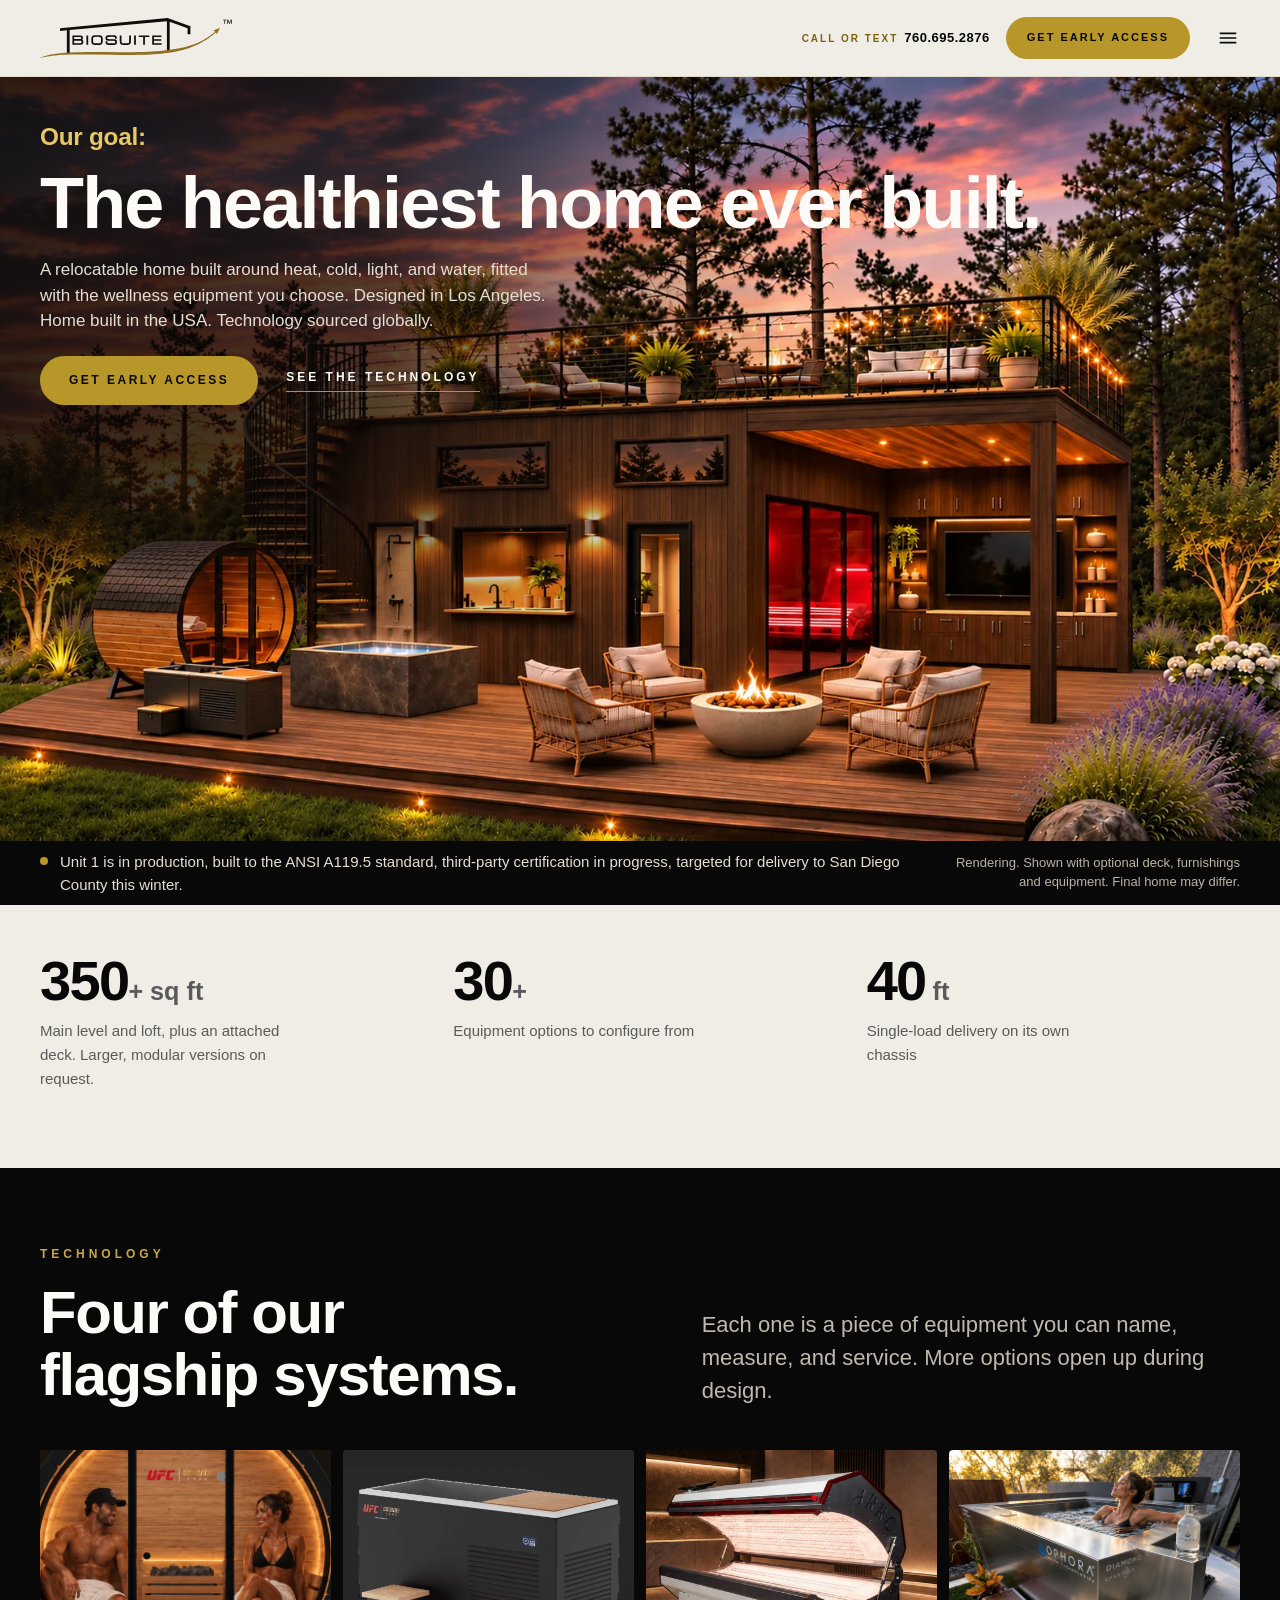
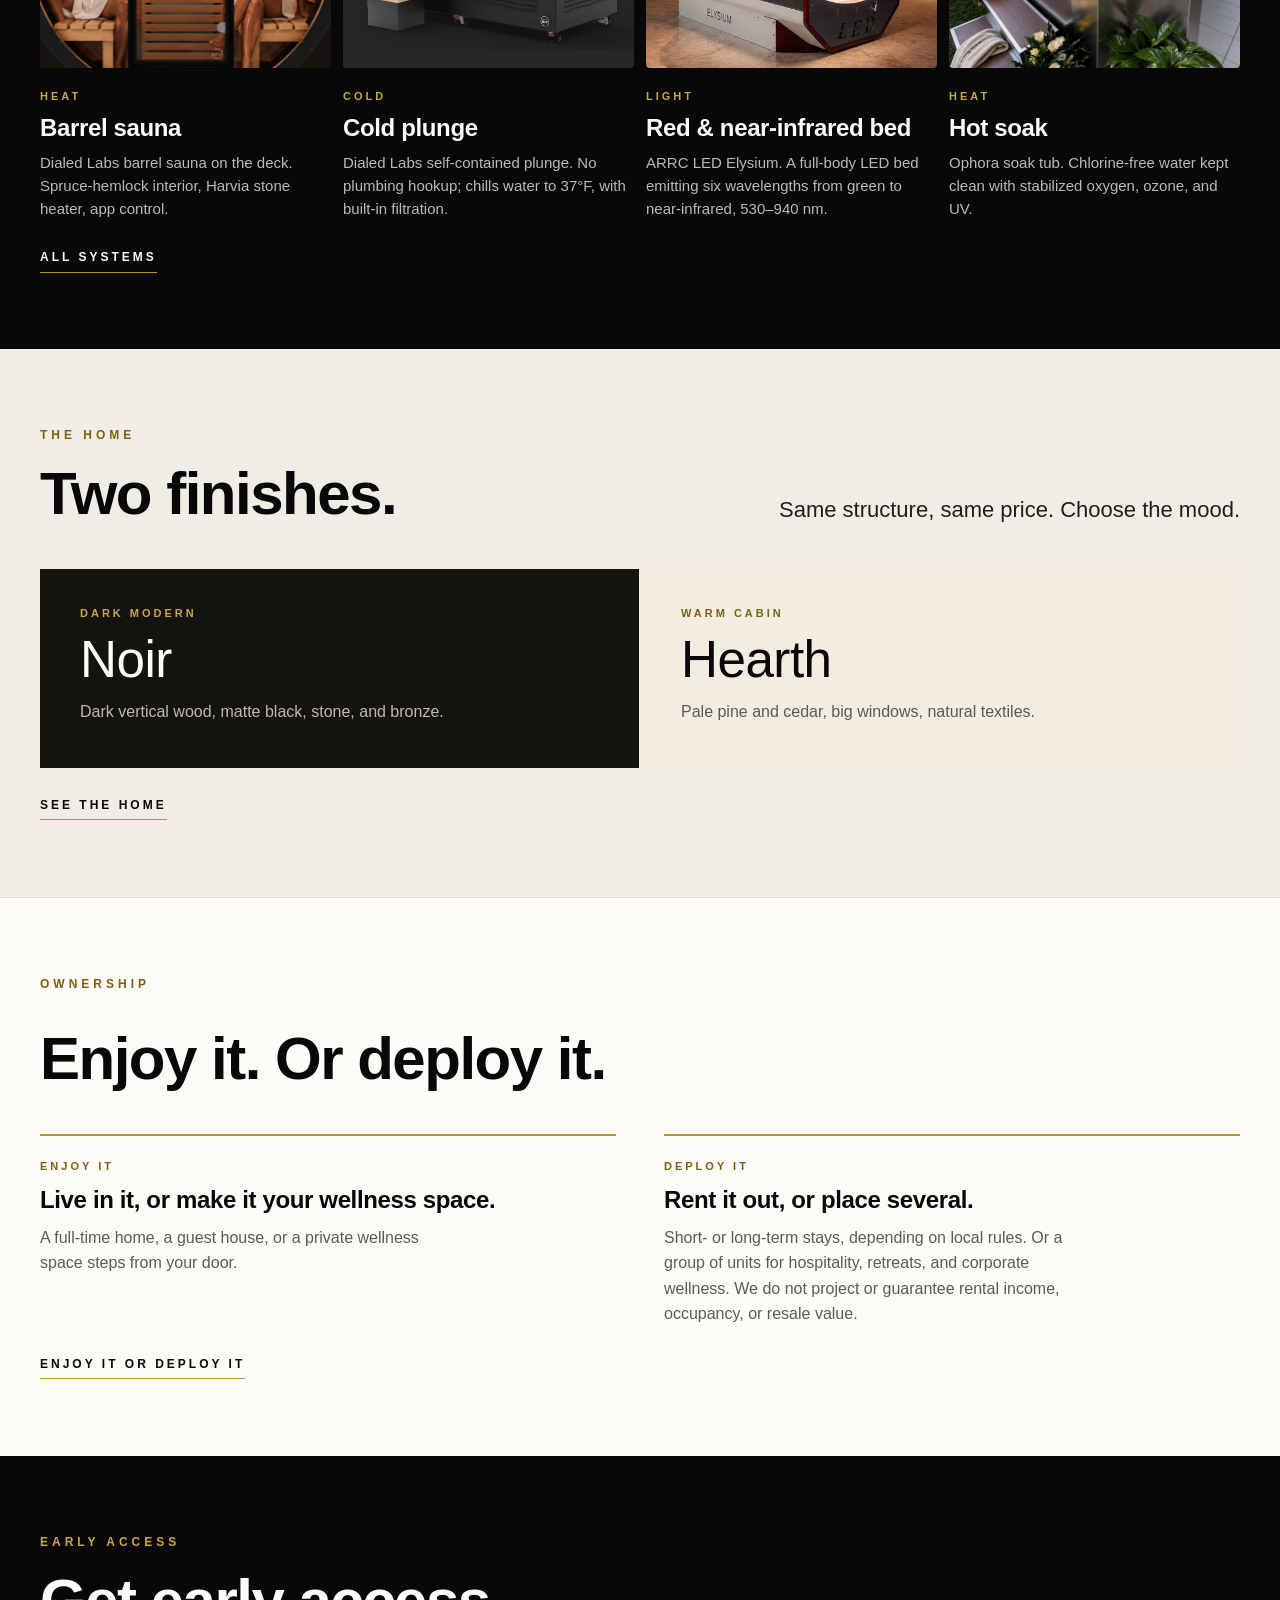
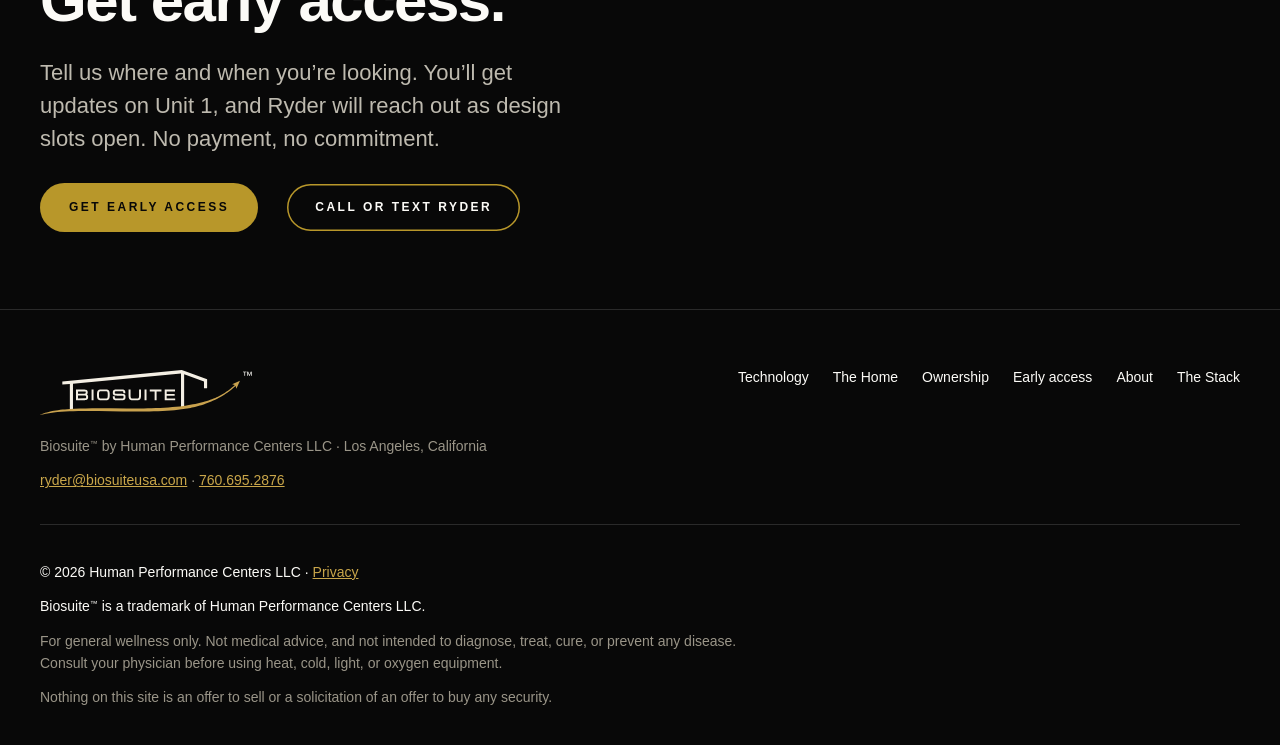
==== commit cdd32a19: "Hero headline on one line at every width; version-tag site.css Co-Authored-By: Claude Opus 5.5 <nore" ====
--- a/index.html
+++ b/index.html
@@ -6,7 +6,7 @@
 <script>
 (function(){var m={"#technology":"/technology/","#architecture":"/home/","#structure":"/home/","#tiers":"/home/#configurations","#opportunity":"/ownership/","#reserve":"/early-access/","#faq":"/early-access/#faq","#inquiry":"/about/#contact"};var t=m[location.hash];if(t)location.replace(t);})();
 </script>
-<link rel="preload" as="image" type="image/webp" href="/img/hero-sunset-1670.webp" imagesrcset="/img/hero-sunset-900.webp 900w, /img/hero-sunset-1670.webp 1670w" imagesizes="100vw" fetchpriority="high">
+<link rel="preload" as="image" type="image/webp" href="/img/hero-sunset-1670.webp?v=2" imagesrcset="/img/hero-sunset-900.webp?v=2 900w, /img/hero-sunset-1670.webp?v=2 1670w" imagesizes="100vw" fetchpriority="high">
 <title>Biosuite — A wellness home on wheels</title>
 <meta name="description" content="A relocatable 350+ sq ft home fitted with sauna, cold plunge, light, and water systems. Early access open.">
 <meta property="og:title" content="VIP View: The Healthiest Home Ever Built">
@@ -14,21 +14,21 @@
 <meta property="og:type" content="website">
 <meta property="og:url" content="https://biosuiteusa.com/">
 <meta property="og:site_name" content="Biosuite">
-<meta property="og:image" content="https://biosuiteusa.com/img/og-vip.jpg">
+<meta property="og:image" content="https://biosuiteusa.com/img/og-vip.jpg?v=2">
 <meta property="og:image:width" content="1200">
 <meta property="og:image:height" content="630">
 <meta property="og:image:alt" content="Rendering of a Biosuite home at sunset with a barrel sauna, cold plunge, soak tub, and fire pit on the deck">
 <meta name="twitter:card" content="summary_large_image">
 <meta name="twitter:title" content="VIP View: The Healthiest Home Ever Built">
 <meta name="twitter:description" content="A relocatable 350+ sq ft home fitted with sauna, cold plunge, light, and water systems. Early access open.">
-<meta name="twitter:image" content="https://biosuiteusa.com/img/og-vip.jpg">
+<meta name="twitter:image" content="https://biosuiteusa.com/img/og-vip.jpg?v=2">
 
 <link rel="canonical" href="https://biosuiteusa.com/">
 <link rel="icon" href="/favicon.ico" sizes="48x48">
 <link rel="icon" type="image/svg+xml" href="/img/brand/biosuite-tile-gold-on-black.svg">
 <link rel="apple-touch-icon" href="/apple-touch-icon.png">
 <meta name="theme-color" content="#100E0C">
-<link rel="stylesheet" href="/assets/site.css">
+<link rel="stylesheet" href="/assets/site.css?v=2">
 <script src="/assets/site.js" defer></script>
 <noscript><style>.ph > img { opacity:1 }</style></noscript>
 </head>
@@ -52,7 +52,7 @@
 <section class="hero-full">
   <div class="hero-stage">
     <div class="hero-media">
-      <img class="hero-bg" src="/img/hero-sunset-1670.webp" srcset="/img/hero-sunset-900.webp 900w, /img/hero-sunset-1670.webp 1670w" sizes="100vw" width="1670" height="941" fetchpriority="high" decoding="async" alt="Rendering of a dark-clad Biosuite home at sunset with a barrel sauna, cold plunge, soak tub, fire pit, and rooftop deck">
+      <img class="hero-bg" src="/img/hero-sunset-1670.webp?v=2" srcset="/img/hero-sunset-900.webp?v=2 900w, /img/hero-sunset-1670.webp?v=2 1670w" sizes="100vw" width="1670" height="941" fetchpriority="high" decoding="async" alt="Rendering of a dark-clad Biosuite home at sunset with a barrel sauna, cold plunge, soak tub, fire pit, and rooftop deck">
       <p class="hero-cap hero-cap-m">Rendering. Shown with optional deck, furnishings and equipment. Final home may differ.</p>
     </div>
     <div class="hero-shade" aria-hidden="true"></div>
--- a/assets/site.css
+++ b/assets/site.css
@@ -105,7 +105,7 @@
 .hero-cap-m { background:var(--dark); padding:8px var(--gutter) 0; }
 .hero-cap-d { display:none; }
 .hero-copy { position:relative; padding-top:24px; padding-bottom:4px; }
-.hero-full h1 { font-size:clamp(44px, 5vw, 72px); max-width:11ch; color:var(--paper); }
+.hero-full h1 { font-size:clamp(18px, 6.2vw, 72px); white-space:nowrap; max-width:none; color:var(--paper); }
 .goal { font-size:clamp(20px, 1.9vw, 26px); font-weight:600; letter-spacing:-0.01em; color:var(--gold-light); margin-bottom:10px; }
 .hero-full .eyebrow { color:var(--gold-soft); }
 .hero-full .sub { color:#E4DFD3; margin-top:16px; }
